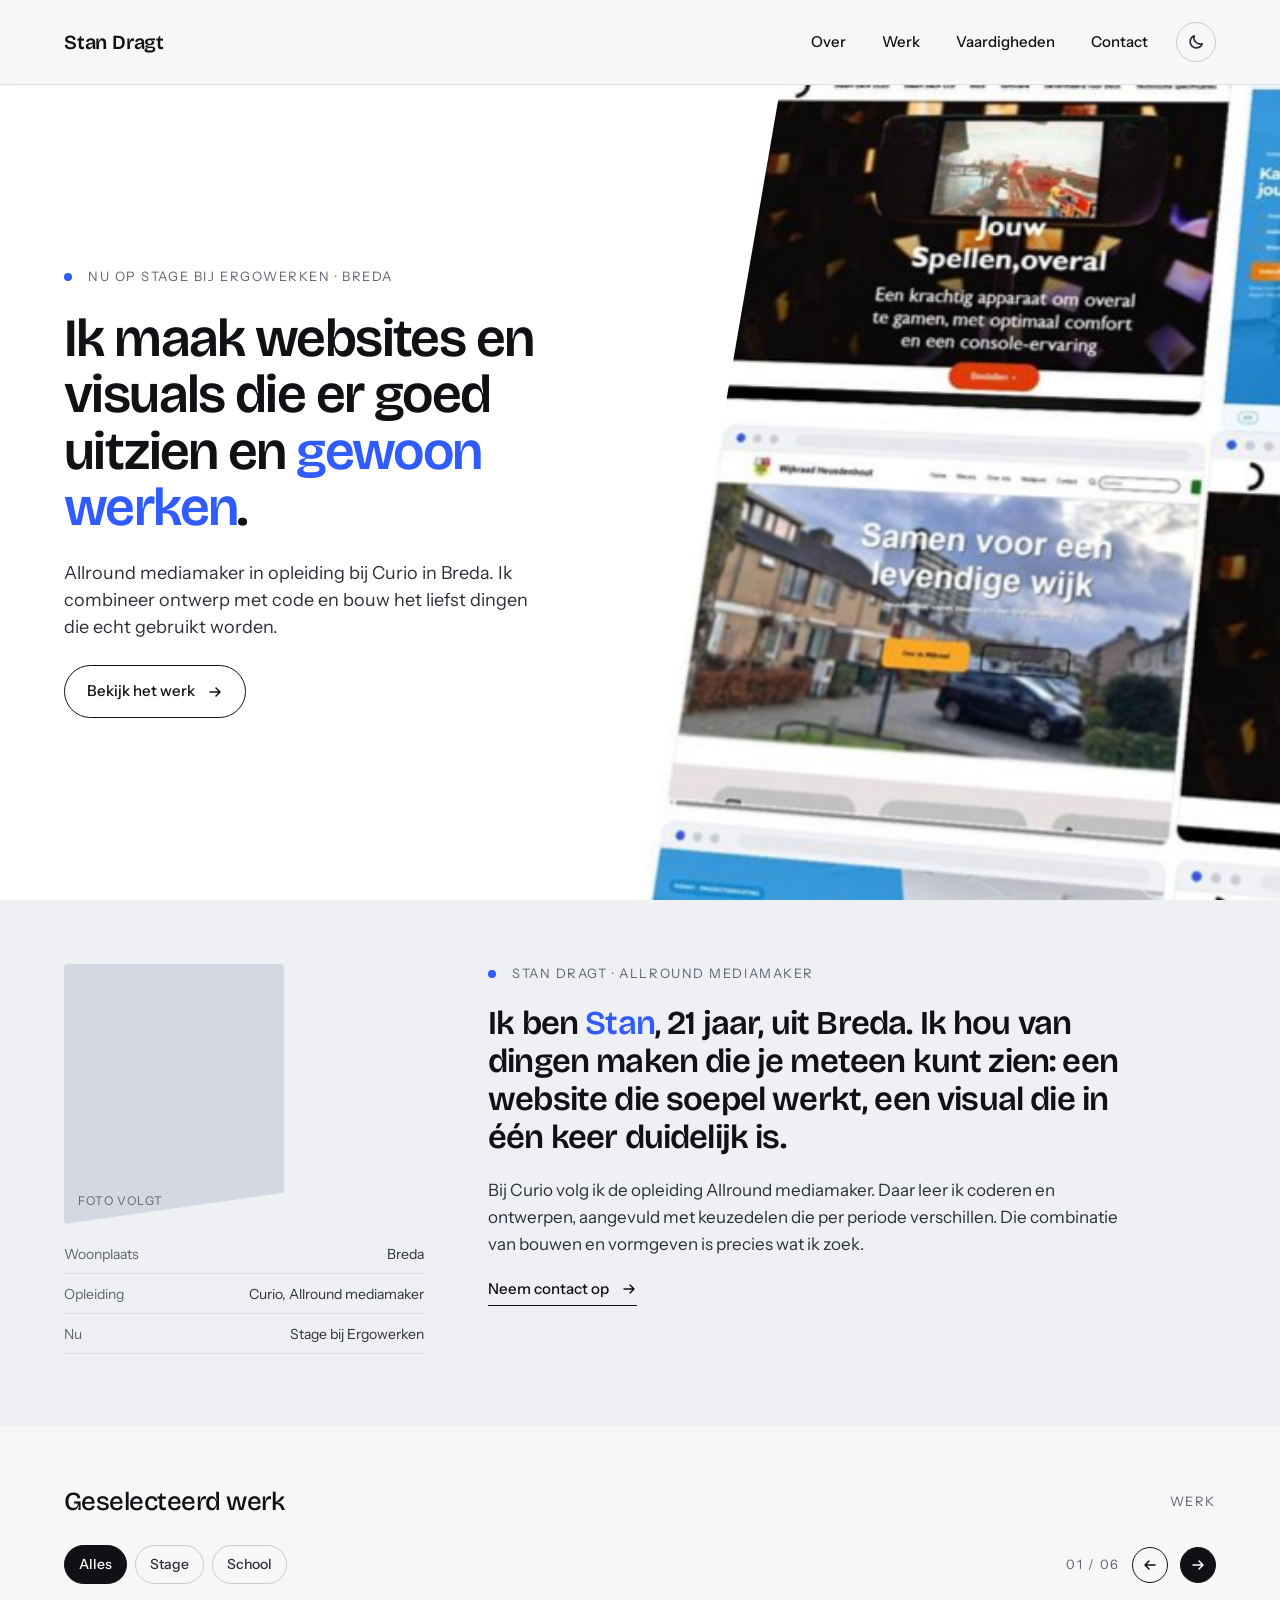
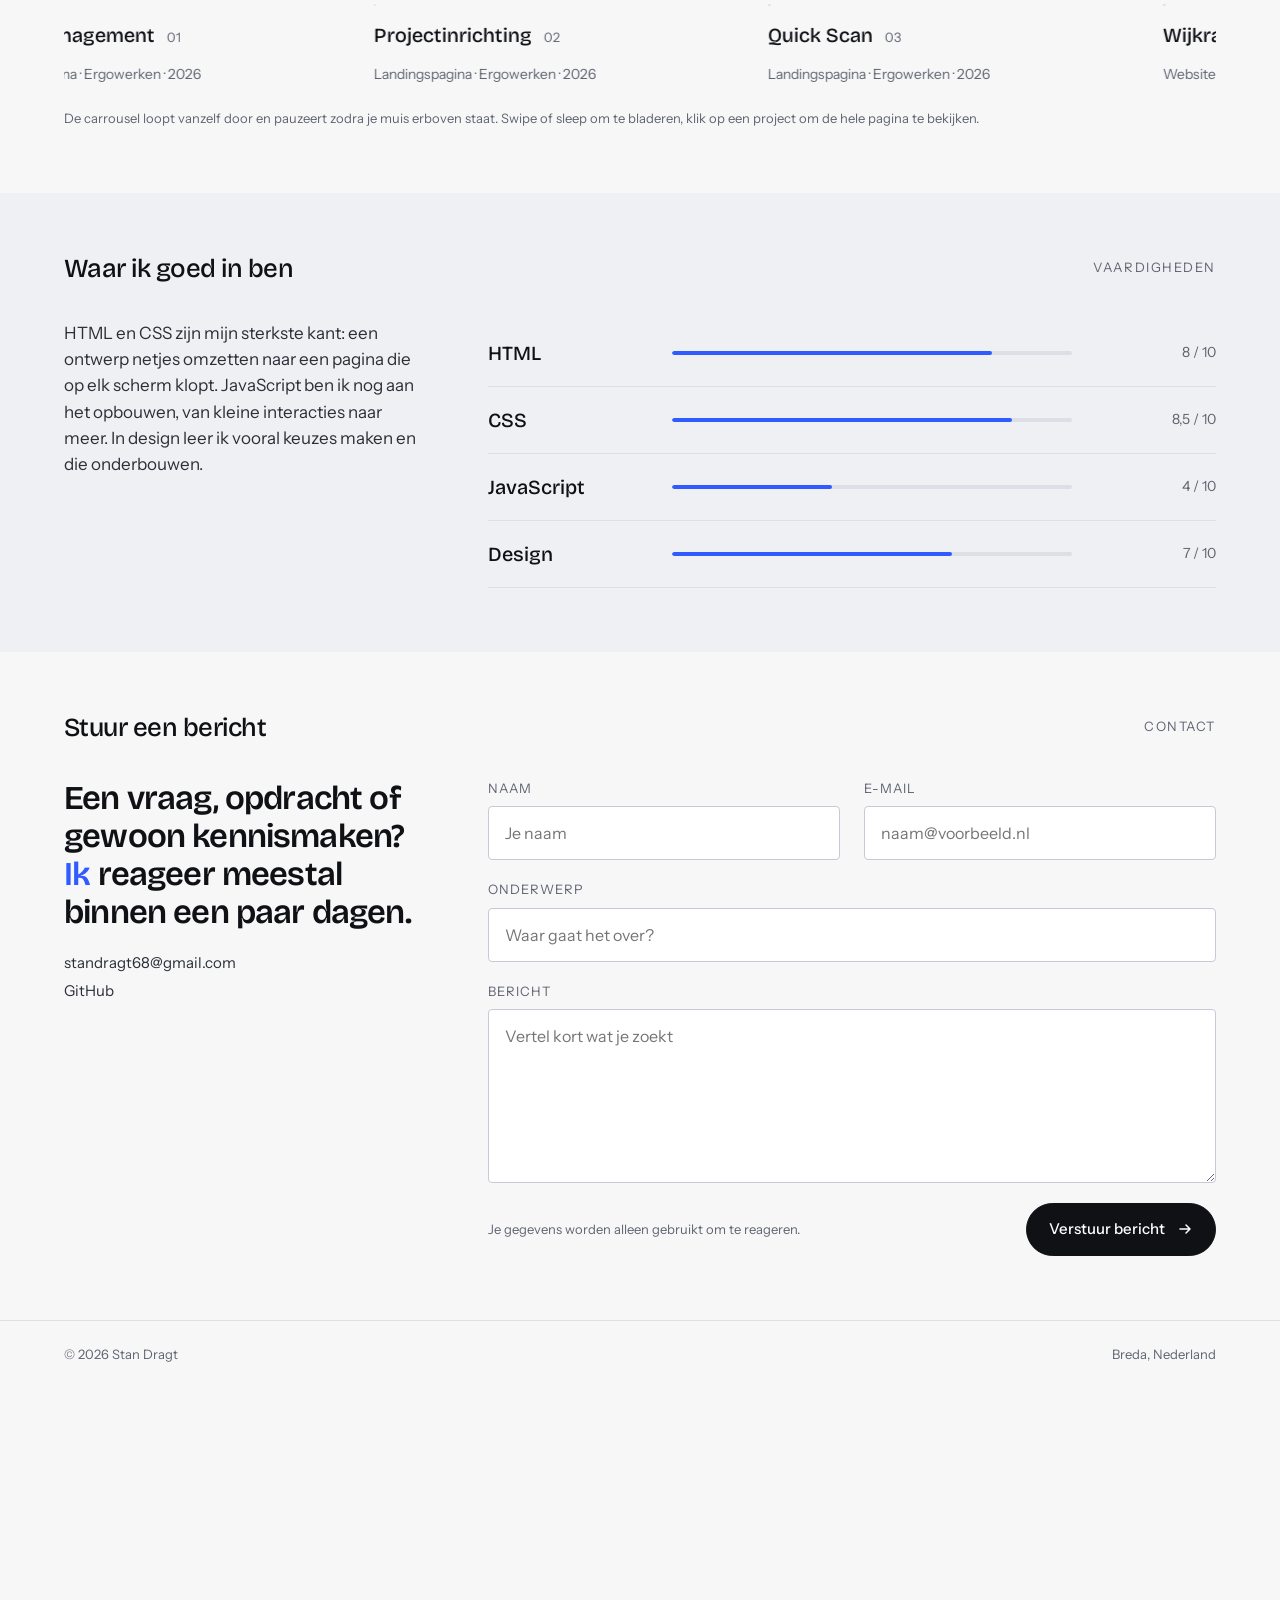
==== index.html @ 5a49d948 "Lightbox: vloeiender sluiten (0,7 s, zachte uitloop, vervagen)" ====
<!doctype html>
<html lang="nl">
<head>
  <meta charset="utf-8">
  <meta name="viewport" content="width=device-width, initial-scale=1">
  <title>Stan Dragt · Allround mediamaker</title>
  <meta name="description" content="Portfolio van Stan Dragt, allround mediamaker in opleiding bij Curio in Breda. Websites en visuals die er goed uitzien en gewoon werken.">
  <meta name="theme-color" id="theme-color" content="#f7f7f8">
  <link rel="icon" href="images/favicon.svg" type="image/svg+xml">
  <!-- Deelvoorbeeld (WhatsApp, LinkedIn, X). Verhuist de site naar een eigen domein,
       pas dan de twee volledige URL's hieronder aan. -->
  <meta property="og:type" content="website">
  <meta property="og:url" content="https://standemanonoman.github.io/portfolio-2026/">
  <meta property="og:title" content="Stan Dragt · Allround mediamaker">
  <meta property="og:description" content="Portfolio van Stan Dragt uit Breda. Websites en visuals die er goed uitzien en gewoon werken.">
  <meta property="og:image" content="https://standemanonoman.github.io/portfolio-2026/images/hero.jpg">
  <meta property="og:locale" content="nl_NL">
  <meta name="twitter:card" content="summary_large_image">
  <!-- Gestructureerde gegevens: zo herkent Google deze pagina als jouw persoonlijke site. -->
  <script type="application/ld+json">
  {
    "@context": "https://schema.org",
    "@type": "Person",
    "name": "Stan Dragt",
    "jobTitle": "Allround mediamaker in opleiding",
    "url": "https://standemanonoman.github.io/portfolio-2026/",
    "address": { "@type": "PostalAddress", "addressLocality": "Breda", "addressCountry": "NL" },
    "knowsAbout": ["HTML", "CSS", "JavaScript", "Webdesign"],
    "sameAs": ["https://github.com/StanDeManOnoMan"]
  }
  </script>
  <link rel="preconnect" href="https://fonts.googleapis.com">
  <link rel="preconnect" href="https://fonts.gstatic.com" crossorigin>
  <link href="https://fonts.googleapis.com/css2?family=Bricolage+Grotesque:opsz,wght@12..96,400;12..96,500;12..96,600&family=Instrument+Sans:wght@400;500;600&display=swap" rel="stylesheet">
  <link rel="stylesheet" href="style.css?v=33">
  <!-- Draait vóór het tekenen van de pagina: zet de klasse "js" en kiest licht of
       donker. Een eerder gekozen weergave (knop in de header) gaat vóór de
       systeeminstelling. -->
  <script>
    (function () {
      var root = document.documentElement;
      root.classList.add('js');
      var saved = null;
      try { saved = localStorage.getItem('theme'); } catch (e) {}
      var theme = (saved === 'light' || saved === 'dark')
        ? saved
        : (window.matchMedia('(prefers-color-scheme: dark)').matches ? 'dark' : 'light');
      root.dataset.theme = theme;
      var meta = document.getElementById('theme-color');
      if (meta) meta.content = theme === 'dark' ? '#12141a' : '#f7f7f8';
    })();
  </script>
</head>
<body>
  <a class="skip-link" href="#werk">Direct naar het werk</a>

  <header class="site-header">
    <nav class="nav" aria-label="Hoofdmenu">
      <a class="brand" href="#top">Stan Dragt</a>
      <ul id="nav-links" class="nav-links">
        <li><a href="#over">Over</a></li>
        <li><a href="#werk">Werk</a></li>
        <li><a href="#vaardigheden">Vaardigheden</a></li>
        <li><a href="#contact">Contact</a></li>
      </ul>
      <div class="nav-tools">
        <button class="theme-toggle" type="button" id="theme-toggle" aria-label="Schakel naar donkere weergave">
          <svg class="icon icon-moon" width="18" height="18" viewBox="0 0 16 16" aria-hidden="true"><path d="M13.5 9.5A5.5 5.5 0 0 1 6.5 2.5a5.5 5.5 0 1 0 7 7z"/></svg>
          <svg class="icon icon-sun" width="18" height="18" viewBox="0 0 16 16" aria-hidden="true"><circle cx="8" cy="8" r="3"/><path d="M8 1.5v1.5M8 13v1.5M1.5 8H3M13 8h1.5M3.4 3.4l1 1M11.6 11.6l1 1M3.4 12.6l1-1M11.6 4.4l1-1"/></svg>
        </button>
        <button class="nav-toggle" type="button" aria-expanded="false" aria-controls="nav-links">
          <span class="nav-toggle-bar"></span>
          <span class="nav-toggle-bar"></span>
          <span class="visually-hidden">Menu</span>
        </button>
      </div>
    </nav>
  </header>

  <main id="top">

    <section class="hero" aria-labelledby="hero-title">
      <div class="hero-text">
        <!-- Beschikbaarheid. Pas de tekst aan als je situatie verandert, bijvoorbeeld
             "Beschikbaar voor stage vanaf september 2027 · Breda". -->
        <p class="eyebrow"><span class="dot" aria-hidden="true"></span>Nu op stage bij Ergowerken · Breda</p>
        <h1 id="hero-title">Ik maak websites en visuals die er goed uitzien en <em>gewoon werken</em>.</h1>
        <p class="lead">Allround mediamaker in opleiding bij Curio in Breda. Ik combineer ontwerp met code en bouw het liefst dingen die echt gebruikt worden.</p>
        <div class="hero-actions">
          <a class="button button--outline" href="#werk">
            Bekijk het werk
            <svg class="icon" width="16" height="16" viewBox="0 0 16 16" aria-hidden="true"><path d="M3 8h10M9 4l4 4-4 4"/></svg>
          </a>
          <!-- Verschijnt zodra CONFIG.cv in script.js is ingevuld. -->
          <a class="button button--quiet" href="#" data-cv download hidden>
            Download cv
            <svg class="icon" width="16" height="16" viewBox="0 0 16 16" aria-hidden="true"><path d="M8 3v8M4 8l4 4 4-4M3 13h10"/></svg>
          </a>
        </div>
      </div>
      <div class="hero-visual">
        <div class="hero-visual-inner">
          <picture>
            <!-- Donkere versie van de collage. Het scriptje hieronder zet hem aan of uit
                 op basis van de gekozen weergave, nog voordat de browser het plaatje kiest. -->
            <source id="hero-dark-source" srcset="images/hero-dark-800.jpg?v=1 800w, images/hero-dark.jpg?v=1 1600w" sizes="(max-width: 800px) 100vw, 62vw" media="not all">
            <script>document.getElementById('hero-dark-source').media = document.documentElement.dataset.theme === 'dark' ? 'all' : 'not all';</script>
            <!-- Twee formaten: telefoons krijgen de kleine versie, grotere schermen de volledige. -->
            <img src="images/hero.jpg?v=3" srcset="images/hero-800.jpg?v=1 800w, images/hero.jpg?v=3 1600w" sizes="(max-width: 800px) 100vw, 62vw" alt="Collage van websites die Stan Dragt heeft gebouwd, als schuin gekantelde browservensters" width="1600" height="1200" fetchpriority="high">
          </picture>
        </div>
      </div>
    </section>

    <section id="over" class="section section--tint over" aria-label="Over Stan">
      <div class="container over-grid">
        <div class="over-aside">
          <div class="portrait">
            <!-- Nieuwe foto? Vervang de regel hieronder door:
                 <img src="images/portret.jpg?v=4" alt="Portret van Stan Dragt" width="660" height="780" loading="lazy"> -->
            <span class="portrait-placeholder">Foto volgt</span>
          </div>
          <dl class="facts">
            <div class="fact"><dt>Woonplaats</dt><dd>Breda</dd></div>
            <div class="fact"><dt>Opleiding</dt><dd>Curio, Allround mediamaker</dd></div>
            <div class="fact"><dt>Nu</dt><dd>Stage bij Ergowerken</dd></div>
          </dl>
        </div>
        <div class="over-text">
          <p class="eyebrow"><span class="dot" aria-hidden="true"></span>Stan Dragt · Allround mediamaker</p>
          <p class="statement">Ik ben <em>Stan</em>, 21 jaar, uit Breda. Ik hou van dingen maken die je meteen kunt zien: een website die soepel werkt, een visual die in één keer duidelijk is.</p>
          <p>Bij Curio volg ik de opleiding Allround mediamaker. Daar leer ik coderen en ontwerpen, aangevuld met keuzedelen die per periode verschillen. Die combinatie van bouwen en vormgeven is precies wat ik zoek.</p>
          <a class="text-link" href="#contact">
            Neem contact op
            <svg class="icon" width="16" height="16" viewBox="0 0 16 16" aria-hidden="true"><path d="M3 8h10M9 4l4 4-4 4"/></svg>
          </a>
        </div>
      </div>
    </section>

    <section id="werk" class="section werk" aria-labelledby="werk-title">
      <div class="container">
        <div class="section-head">
          <h2 id="werk-title">Geselecteerd werk</h2>
          <span class="label">Werk</span>
        </div>
        <!-- Filters links, teller en pijltjes rechts, direct boven de carrousel. -->
        <div class="werk-bar">
          <div class="filters" id="filters" role="group" aria-label="Filter op soort werk"></div>
          <div class="carousel-controls">
            <span class="counter" id="carousel-counter" aria-live="polite">01 / 06</span>
            <button class="icon-button icon-button--small" type="button" id="carousel-prev" aria-label="Vorige projecten">
              <svg class="icon" width="16" height="16" viewBox="0 0 16 16" aria-hidden="true"><path d="M13 8H3M7 4L3 8l4 4"/></svg>
            </button>
            <button class="icon-button icon-button--small icon-button--solid" type="button" id="carousel-next" aria-label="Volgende projecten">
              <svg class="icon" width="16" height="16" viewBox="0 0 16 16" aria-hidden="true"><path d="M3 8h10M9 4l4 4-4 4"/></svg>
            </button>
          </div>
        </div>
        <div class="carousel" id="carousel">
          <ul class="track" id="carousel-track" aria-label="Projecten"></ul>
        </div>
        <p class="note">De carrousel loopt vanzelf door en pauzeert zodra je muis erboven staat. Swipe of sleep om te bladeren, klik op een project om de hele pagina te bekijken.</p>
      </div>
    </section>

    <section id="vaardigheden" class="section section--tint skills" aria-labelledby="skills-title">
      <div class="container">
        <div class="section-head">
          <h2 id="skills-title">Waar ik goed in ben</h2>
          <span class="label">Vaardigheden</span>
        </div>
        <div class="two-col">
          <p class="skills-intro">HTML en CSS zijn mijn sterkste kant: een ontwerp netjes omzetten naar een pagina die op elk scherm klopt. JavaScript ben ik nog aan het opbouwen, van kleine interacties naar meer. In design leer ik vooral keuzes maken en die onderbouwen.</p>
          <ul class="skill-list">
            <li class="skill">
              <span class="skill-name">HTML</span>
              <span class="bar" aria-hidden="true"><span class="bar-fill" style="--value: 80%"></span></span>
              <span class="skill-level">8 / 10</span>
            </li>
            <li class="skill">
              <span class="skill-name">CSS</span>
              <span class="bar" aria-hidden="true"><span class="bar-fill" style="--value: 85%"></span></span>
              <span class="skill-level">8,5 / 10</span>
            </li>
            <li class="skill">
              <span class="skill-name">JavaScript</span>
              <span class="bar" aria-hidden="true"><span class="bar-fill" style="--value: 40%"></span></span>
              <span class="skill-level">4 / 10</span>
            </li>
            <li class="skill">
              <span class="skill-name">Design</span>
              <span class="bar" aria-hidden="true"><span class="bar-fill" style="--value: 70%"></span></span>
              <span class="skill-level">7 / 10</span>
            </li>
          </ul>
        </div>
      </div>
    </section>

    <section id="contact" class="section contact" aria-labelledby="contact-title">
      <div class="container">
        <div class="section-head">
          <h2 id="contact-title">Stuur een bericht</h2>
          <span class="label">Contact</span>
        </div>
        <div class="two-col">
          <div class="contact-aside">
            <p class="statement">Een vraag, opdracht of gewoon kennismaken? <em>Ik</em> reageer meestal binnen een paar dagen.</p>
            <ul class="contact-links" id="contact-links">
              <li><a href="#contact-form" data-contact-email>Gebruik het formulier hiernaast</a></li>
            </ul>
          </div>
          <form class="contact-form" id="contact-form" novalidate>
            <div class="field">
              <label for="naam">Naam</label>
              <input id="naam" name="naam" type="text" autocomplete="name" required placeholder="Je naam">
            </div>
            <div class="field">
              <label for="email">E-mail</label>
              <input id="email" name="email" type="email" autocomplete="email" required placeholder="naam@voorbeeld.nl">
            </div>
            <div class="field field--full">
              <label for="onderwerp">Onderwerp</label>
              <input id="onderwerp" name="onderwerp" type="text" required placeholder="Waar gaat het over?">
            </div>
            <div class="field field--full">
              <label for="bericht">Bericht</label>
              <textarea id="bericht" name="bericht" rows="6" required placeholder="Vertel kort wat je zoekt"></textarea>
            </div>
            <!-- Spamval: onzichtbaar voor mensen, bots vullen dit veld wel in. Formspree
                 negeert inzendingen waarin _gotcha gevuld is; het script stuurt ze niet eens. -->
            <div class="field field--trap" aria-hidden="true">
              <label for="website">Website</label>
              <input id="website" name="_gotcha" type="text" tabindex="-1" autocomplete="off">
            </div>
            <div class="form-footer field--full">
              <p class="form-status" id="form-status" role="status">Je gegevens worden alleen gebruikt om te reageren.</p>
              <button class="button button--solid" type="submit">
                Verstuur bericht
                <svg class="icon" width="16" height="16" viewBox="0 0 16 16" aria-hidden="true"><path d="M3 8h10M9 4l4 4-4 4"/></svg>
              </button>
            </div>
          </form>
        </div>
      </div>
    </section>

  </main>

  <footer class="site-footer">
    <div class="container footer-inner">
      <span>© <span id="year">2026</span> Stan Dragt</span>
      <span>Breda, Nederland</span>
    </div>
  </footer>

  <dialog class="lightbox" id="lightbox" aria-labelledby="lightbox-title">
    <div class="lightbox-inner">
      <div class="lightbox-head">
        <div>
          <h3 class="lightbox-title" id="lightbox-title">Project</h3>
          <p class="lightbox-meta" id="lightbox-meta"></p>
        </div>
        <div class="lightbox-actions">
          <span class="counter" id="lightbox-counter">01 / 06</span>
          <button class="icon-button icon-button--dark" type="button" id="lightbox-close" aria-label="Sluiten">
            <svg class="icon" width="18" height="18" viewBox="0 0 16 16" aria-hidden="true"><path d="M4 4l8 8M12 4l-8 8"/></svg>
          </button>
        </div>
      </div>
      <div class="lightbox-body">
        <button class="icon-button icon-button--dark lightbox-nav" type="button" id="lightbox-prev" aria-label="Vorig project">
          <svg class="icon" width="20" height="20" viewBox="0 0 16 16" aria-hidden="true"><path d="M13 8H3M7 4L3 8l4 4"/></svg>
        </button>
        <div class="lightbox-scroll" id="lightbox-scroll" tabindex="0">
          <img id="lightbox-image" src="" alt="" decoding="async">
        </div>
        <button class="icon-button icon-button--dark lightbox-nav" type="button" id="lightbox-next" aria-label="Volgend project">
          <svg class="icon" width="20" height="20" viewBox="0 0 16 16" aria-hidden="true"><path d="M3 8h10M9 4l4 4-4 4"/></svg>
        </button>
      </div>
      <div class="lightbox-foot">
        <p class="lightbox-description" id="lightbox-description"></p>
        <a class="button button--small button--on-dark lightbox-live" id="lightbox-live" href="#" target="_blank" rel="noopener" hidden>
          Bekijk live
          <svg class="icon" width="16" height="16" viewBox="0 0 16 16" aria-hidden="true"><path d="M6 3H3v10h10v-3M9 3h4v4M13 3L7 9"/></svg>
        </a>
      </div>
    </div>
  </dialog>

  <button class="icon-button icon-button--solid to-top" type="button" id="to-top" aria-label="Terug naar boven">
    <svg class="icon" width="18" height="18" viewBox="0 0 16 16" aria-hidden="true"><path d="M8 13V3M4 7l4-4 4 4"/></svg>
  </button>

  <script src="script.js?v=21" defer></script>
</body>
</html>
---- style.css ----
/* ==========================================================================
   Portfolio Stan Dragt
   Palet: koel wit + elektrisch blauw. Lettertypes: Bricolage Grotesque (koppen)
   en Instrument Sans (tekst).
   ========================================================================== */

:root {
  color-scheme: light;

  --bg: #f7f7f8;
  --tint: #eff0f3;
  --ink: #0f1115;
  --body: #2b2f38;
  --muted: #5f6470;
  --line: #dcdfe5;
  --line-strong: #c5cad4;
  --placeholder: #d3d8e3;
  --accent: #2f5bff;
  --white: #ffffff;            /* lichtste vlak: hero, formuliervelden, tekst op donkere knoppen */
  --header-bg: rgba(247, 247, 248, 0.9);
  --success: #1d7a4a;
  --error: #c0392b;

  /* De lightbox is altijd donker, ook in de lichte modus. */
  --dark: #0f1115;
  --dark-line: #3a3f4a;
  --dark-muted: #a4a9b4;
  --dark-text: #cfd3db;
  --on-dark: #ffffff;

  --font-display: 'Bricolage Grotesque', system-ui, sans-serif;
  --font-body: 'Instrument Sans', system-ui, sans-serif;

  --gutter: 64px;
  --max: 1440px;               /* maximale breedte van de inhoud; daarboven gecentreerd */
  --radius: 4px;
  --card-gap: 32px;
  --cards-visible: 3;
}

/* Donkere modus. Het scriptje in de <head> van index.html zet data-theme op
   "light" of "dark": de keuze via de knop in de header, anders de
   systeeminstelling. Alleen de kleurtokens wisselen, de opmaak blijft gelijk. */
:root[data-theme="dark"] {
  color-scheme: dark;

  --bg: #12141a;
  --tint: #191c23;
  --ink: #f1f2f5;
  --body: #c8ccd5;
  --muted: #8e939e;
  --line: #2a2e38;
  --line-strong: #3a3f4b;
  --placeholder: #232730;
  --accent: #6b8cff;
  --white: #0c0e12;
  --header-bg: rgba(18, 20, 26, 0.88);
  --success: #4fc98a;
  --error: #ef6b5e;
}

*, *::before, *::after { box-sizing: border-box; }

/* Het hidden-attribuut wint altijd, ook van knoppen met display: inline-flex. */
[hidden] { display: none !important; }

html { scroll-behavior: smooth; }

body {
  margin: 0;
  font-family: var(--font-body);
  font-size: 16px;
  line-height: 1.5;
  color: var(--ink);
  background: var(--bg);
  -webkit-font-smoothing: antialiased;
}

body:has(dialog[open]) { overflow: hidden; }

img { max-width: 100%; display: block; }

a { color: inherit; text-decoration: none; }
a:hover { color: var(--accent); }

h1, h2, h3 { font-family: var(--font-display); margin: 0; }

ul { margin: 0; padding: 0; list-style: none; }

.visually-hidden {
  position: absolute; width: 1px; height: 1px; padding: 0; margin: -1px;
  overflow: hidden; clip: rect(0 0 0 0); white-space: nowrap; border: 0;
}

.skip-link {
  position: absolute; left: 16px; top: -100px; z-index: 100;
  padding: 10px 14px; background: var(--ink); color: var(--white); border-radius: 999px;
}
.skip-link:focus { top: 16px; color: var(--white); }

:focus-visible { outline: 2px solid var(--accent); outline-offset: 3px; }

.container { max-width: var(--max); margin-left: auto; margin-right: auto; padding-left: var(--gutter); padding-right: var(--gutter); }

.icon { fill: none; stroke: currentColor; stroke-width: 1.5; stroke-linecap: round; stroke-linejoin: round; flex-shrink: 0; }

/* Labels en kleine tekst ----------------------------------------------- */

.eyebrow, .label, .counter {
  margin: 0;
  font-size: 13px; letter-spacing: 0.12em; text-transform: uppercase; color: var(--muted);
}
.counter { white-space: nowrap; }
.eyebrow { display: flex; align-items: center; gap: 16px; }
.dot { width: 8px; height: 8px; border-radius: 50%; background: var(--accent); display: inline-block; flex-shrink: 0; }
.note { margin: 0; font-size: 13px; color: var(--muted); }

/* Knoppen --------------------------------------------------------------- */

.button {
  display: inline-flex; align-items: center; gap: 12px;
  padding: 14px 22px; border-radius: 999px; border: 1px solid var(--ink);
  font: inherit; font-size: 15px; font-weight: 500; cursor: pointer;
  transition: background-color 0.2s, color 0.2s, border-color 0.2s;
}
.button--outline { background: transparent; color: var(--ink); }
.button--outline:hover { background: var(--ink); color: var(--white); }
.button--solid { background: var(--ink); color: var(--white); }
.button--solid:hover { background: var(--accent); border-color: var(--accent); color: var(--white); }
.button--quiet { background: transparent; border-color: var(--line-strong); color: var(--body); }
.button--quiet:hover { border-color: var(--ink); color: var(--ink); }
.button--small { padding: 10px 16px; font-size: 14px; gap: 10px; }
.button--on-dark { border-color: var(--dark-line); color: var(--on-dark); }
.button--on-dark:hover { background: var(--on-dark); border-color: var(--on-dark); color: var(--dark); }
.hero-actions { display: flex; flex-wrap: wrap; gap: 12px; }

.text-link {
  display: inline-flex; align-items: center; gap: 12px; align-self: flex-start;
  font-size: 15px; font-weight: 500; padding-bottom: 4px; border-bottom: 1px solid var(--ink);
}
.text-link:hover { border-color: var(--accent); }

.icon-button {
  width: 44px; height: 44px; border-radius: 50%; border: 1px solid var(--ink);
  background: transparent; color: var(--ink); cursor: pointer;
  display: inline-flex; align-items: center; justify-content: center;
  transition: background-color 0.2s, color 0.2s, opacity 0.2s;
}
.icon-button:hover { background: var(--ink); color: var(--white); }
.icon-button--solid { background: var(--ink); color: var(--white); }
.icon-button--solid:hover { background: var(--accent); border-color: var(--accent); }
.icon-button--small { width: 36px; height: 36px; }
.icon-button--dark { border-color: var(--dark-line); color: var(--on-dark); }
.icon-button--dark:hover { background: var(--on-dark); color: var(--dark); }

/* Terug naar boven: verschijnt pas na scrollen. */
.to-top {
  position: fixed; right: 24px; bottom: 24px; z-index: 40;
  opacity: 0; visibility: hidden; transform: translateY(8px);
  transition: opacity 0.25s, transform 0.25s, visibility 0.25s, background-color 0.2s, color 0.2s;
}
.to-top.is-shown { opacity: 1; visibility: visible; transform: none; }

/* Header ---------------------------------------------------------------- */

.site-header {
  position: sticky; top: 0; z-index: 50;
  background: var(--header-bg); backdrop-filter: blur(10px);
  border-bottom: 1px solid var(--line);
}
.nav {
  display: flex; justify-content: space-between; align-items: center;
  max-width: var(--max); margin: 0 auto;
  padding: 22px var(--gutter);
}
.brand { font-family: var(--font-display); font-size: 20px; font-weight: 600; letter-spacing: -0.01em; }
.nav-links { display: flex; gap: 36px; font-size: 15px; font-weight: 500; margin-left: auto; margin-right: 28px; }
.nav-tools { display: flex; align-items: center; gap: 8px; }

/* Licht/donker-schakelaar: maan in de lichte weergave, zon in de donkere. */
.theme-toggle {
  width: 40px; height: 40px; border-radius: 50%; border: 1px solid var(--line-strong);
  background: transparent; color: var(--body); cursor: pointer;
  display: inline-flex; align-items: center; justify-content: center;
  transition: background-color 0.2s, color 0.2s, border-color 0.2s;
}
.theme-toggle:hover { border-color: var(--ink); color: var(--ink); }
/* Tijdens het wisselen van licht naar donker (en terug) lopen er geen
   overgangen mee. De klasse staat er maar twee frames op, zie initTheme. */
.theme-switching, .theme-switching *, .theme-switching *::before, .theme-switching *::after { transition: none !important; }
.theme-toggle .icon-sun { display: none; }
[data-theme="dark"] .theme-toggle .icon-sun { display: block; }
[data-theme="dark"] .theme-toggle .icon-moon { display: none; }

.nav-toggle {
  display: none; width: 44px; height: 44px; border: 0; background: transparent; cursor: pointer;
  flex-direction: column; justify-content: center; align-items: center; gap: 6px;
}
.nav-toggle-bar { width: 22px; height: 2px; background: var(--ink); transition: transform 0.2s; }
.nav-toggle[aria-expanded="true"] .nav-toggle-bar:nth-child(1) { transform: translateY(4px) rotate(45deg); }
.nav-toggle[aria-expanded="true"] .nav-toggle-bar:nth-child(2) { transform: translateY(-4px) rotate(-45deg); }

/* Hero ------------------------------------------------------------------ */

/* Vier kolommen: kantlijn | tekst | beeld | kantlijn. De twee middenkolommen
   zijn samen nooit breder dan --max, zodat de tekst op een groot scherm op
   dezelfde plek staat als de rest van de inhoud. De collage loopt wel door
   tot de rechterrand van het scherm. */
.hero {
  background: var(--white);
  display: grid;
  grid-template-columns:
    minmax(var(--gutter), 1fr)
    minmax(0, calc(var(--max) / 2 - var(--gutter)))
    minmax(0, calc(var(--max) / 2 - var(--gutter)))
    minmax(var(--gutter), 1fr);
  min-height: calc(100vh - var(--header-h, 89px));
  min-height: calc(100svh - var(--header-h, 89px));
}
.hero-text {
  grid-column: 2;
  padding: 64px 48px 64px 0;
  display: flex; flex-direction: column; justify-content: center; align-items: flex-start; gap: 24px;
}
.hero h1 { font-size: clamp(36px, 4.2vw, 54px); font-weight: 600; line-height: 1.05; letter-spacing: -0.03em; }
.hero h1 em { font-style: normal; color: var(--accent); }
.lead { margin: 0; font-size: 18px; color: var(--body); max-width: 480px; }
.hero-visual {
  grid-column: 3 / -1;
  background: var(--white); overflow: hidden;
  clip-path: polygon(22% 0, 100% 0, 100% 100%, 0 100%);
}
.hero-visual-inner { width: 100%; height: 100%; }
.hero-visual picture { display: block; width: 100%; height: 100%; }
.hero-visual img { width: 100%; height: 100%; object-fit: cover; }

/* Secties --------------------------------------------------------------- */

.section { padding: 56px 0 64px; }
.section--tint { background: var(--tint); }
.section-head {
  display: flex; justify-content: space-between; align-items: center; gap: 24px;
  margin-bottom: 32px;
}
.section-head h2 { font-size: 26px; font-weight: 500; letter-spacing: -0.02em; }
.two-col { display: grid; grid-template-columns: 360px minmax(0, 1fr); gap: 64px; align-items: start; }
.statement {
  margin: 0; font-family: var(--font-display); font-weight: 600;
  font-size: clamp(24px, 2.6vw, 34px); line-height: 1.15; letter-spacing: -0.025em;
}
.statement em { font-style: normal; color: var(--accent); }

/* Over ------------------------------------------------------------------ */

.over { padding: 64px 0 72px; }
.over-grid { display: grid; grid-template-columns: 360px minmax(0, 1fr); gap: 64px; align-items: start; }
.over-aside { display: flex; flex-direction: column; gap: 20px; }
.portrait {
  width: 220px; height: 260px; background: var(--placeholder); border-radius: var(--radius);
  clip-path: polygon(0 0, 100% 0, 100% 88%, 0 100%); overflow: hidden;
  display: flex; align-items: flex-end; padding: 14px;
}
.portrait:has(img) { padding: 0; display: block; }
.portrait img { width: 100%; height: 100%; object-fit: cover; }
.portrait-placeholder { font-size: 12px; letter-spacing: 0.1em; text-transform: uppercase; color: var(--muted); }
.facts { margin: 0; display: flex; flex-direction: column; gap: 10px; font-size: 14px; color: var(--body); }
.fact { display: flex; justify-content: space-between; gap: 16px; padding-bottom: 8px; border-bottom: 1px solid var(--line); }
.fact dt { color: var(--muted); }
.fact dd { margin: 0; text-align: right; }
.over-text { display: flex; flex-direction: column; gap: 20px; max-width: 640px; }
.over-text p { margin: 0; }
.over-text > p:not(.statement):not(.eyebrow) { font-size: 17px; line-height: 1.6; color: var(--body); }

/* Carrousel ------------------------------------------------------------- */

.werk-bar { display: flex; justify-content: space-between; align-items: center; gap: 16px; margin: -8px 0 20px; }
.carousel-controls { display: flex; align-items: center; gap: 12px; }
.filters { display: flex; flex-wrap: wrap; gap: 8px; }
.filter {
  padding: 8px 14px; border-radius: 999px; border: 1px solid var(--line-strong);
  background: transparent; color: var(--body); font: inherit; font-size: 14px; font-weight: 500;
  cursor: pointer; transition: background-color 0.2s, color 0.2s, border-color 0.2s;
}
.filter:hover { border-color: var(--ink); color: var(--ink); }
.filter[aria-pressed="true"] { background: var(--ink); border-color: var(--ink); color: var(--white); }
/* Swipen: horizontaal is voor de carrousel, verticaal blijft gewoon scrollen. */
.carousel { overflow: hidden; touch-action: pan-y; cursor: grab; }
.carousel.is-dragging { cursor: grabbing; user-select: none; }
.carousel.is-dragging .card-media img { transform: none; }
.track {
  display: flex; gap: var(--card-gap); will-change: transform;
}
.card {
  flex: 0 0 calc((100% - var(--card-gap) * (var(--cards-visible) - 1)) / var(--cards-visible));
}
.card-button {
  width: 100%; padding: 0; border: 0; background: transparent; font: inherit; color: inherit;
  text-align: left; cursor: pointer; display: flex; flex-direction: column; gap: 14px;
}
.card-media {
  position: relative; aspect-ratio: 16 / 11.5; border-radius: var(--radius); overflow: hidden;
  background: var(--placeholder); border: 1px solid var(--line);
}
.card-media img { width: 100%; height: 100%; object-fit: cover; object-position: top; transition: transform 0.4s; }
.card-button:hover .card-media img { transform: scale(1.02); }
.card-zoom {
  position: absolute; right: 12px; bottom: 12px; width: 36px; height: 36px; border-radius: 50%;
  background: rgba(15, 17, 21, 0.78); color: var(--on-dark);
  display: inline-flex; align-items: center; justify-content: center;
}
.card-head { display: flex; justify-content: space-between; align-items: baseline; gap: 12px; }
.card-title { font-family: var(--font-display); font-size: 20px; font-weight: 500; }
.card-index, .card-meta { font-size: 13px; color: var(--muted); }
.card-meta { font-size: 14px; }
.werk .note { margin-top: 24px; }

/* Vaardigheden ---------------------------------------------------------- */

.skills-intro { margin: 0; font-size: 17px; line-height: 1.55; color: var(--body); }
.skill {
  display: grid; grid-template-columns: 160px minmax(0, 1fr) 120px; gap: 24px; align-items: center;
  padding: 18px 0; border-bottom: 1px solid var(--line);
}
.skill-name { font-family: var(--font-display); font-size: 20px; font-weight: 500; }
.bar { display: block; height: 4px; border-radius: 2px; background: var(--line); overflow: hidden; }
.bar-fill { display: block; height: 100%; width: var(--value, 0%); background: var(--accent); border-radius: 2px; transform-origin: left; }
.skill-level { font-size: 14px; color: var(--muted); text-align: right; }

/* Contact --------------------------------------------------------------- */

.contact-aside { display: flex; flex-direction: column; gap: 20px; }
.contact-links { display: flex; flex-direction: column; gap: 6px; font-size: 15px; color: var(--body); }
.contact-form { display: grid; grid-template-columns: repeat(2, minmax(0, 1fr)); gap: 20px 24px; }
.field { display: flex; flex-direction: column; gap: 8px; }
.field--full { grid-column: 1 / -1; }
/* Spamval: buiten beeld, niet via tab bereikbaar, wel aanwezig voor bots. */
.field--trap { position: absolute; left: -10000px; top: auto; width: 1px; height: 1px; overflow: hidden; }
.field label { font-size: 13px; letter-spacing: 0.08em; text-transform: uppercase; color: var(--muted); }
.field input, .field textarea {
  width: 100%; padding: 14px 16px; border: 1px solid var(--line-strong); border-radius: var(--radius);
  background: var(--white); font: inherit; font-size: 16px; color: var(--ink);
}
.field textarea { resize: vertical; min-height: 150px; }
.field input:focus, .field textarea:focus { outline: 2px solid var(--accent); outline-offset: 0; border-color: var(--accent); }
.field input:user-invalid, .field textarea:user-invalid { border-color: var(--error); }
.form-footer { display: flex; justify-content: space-between; align-items: center; gap: 24px; }
.form-status { margin: 0; font-size: 13px; color: var(--muted); }
.form-status.is-success { color: var(--success); }
.form-status.is-error { color: var(--error); }

/* Footer ---------------------------------------------------------------- */

.site-footer { border-top: 1px solid var(--line); }
.footer-inner { display: flex; justify-content: space-between; gap: 16px; padding-top: 24px; padding-bottom: 24px; font-size: 13px; color: var(--muted); }

/* Lightbox -------------------------------------------------------------- */

.lightbox {
  border: 0; padding: 0; margin: auto;
  width: min(1280px, calc(100vw - 32px)); height: min(900px, calc(100vh - 32px));
  background: transparent; color: var(--on-dark);
}
.lightbox::backdrop { background: rgba(15, 17, 21, 0.92); }
.lightbox-inner {
  height: 100%; display: flex; flex-direction: column; gap: 20px;
  padding: 8px 0; color: var(--on-dark);
}
.lightbox-head { display: flex; justify-content: space-between; align-items: center; gap: 24px; }
.lightbox-title { font-size: 24px; font-weight: 500; }
.lightbox-meta { margin: 4px 0 0; font-size: 13px; color: var(--dark-muted); }
.lightbox-actions { display: flex; align-items: center; gap: 16px; }
.lightbox-actions .counter, .lightbox .counter { color: var(--dark-muted); }
.lightbox-body { position: relative; flex: 1 1 auto; min-height: 0; display: flex; align-items: stretch; gap: 20px; }
.lightbox-nav { width: 52px; height: 52px; align-self: center; flex-shrink: 0; }
.lightbox-scroll {
  flex: 1 1 auto; min-height: 0; overflow-y: auto; border-radius: 6px;
  background: #ffffff; border: 1px solid var(--dark-line);
}
.lightbox-scroll img { width: 100%; height: auto; }
.lightbox-foot { display: flex; justify-content: space-between; align-items: center; gap: 24px; padding: 0 72px; }
.lightbox-description { margin: 0; max-width: 900px; font-size: 15px; line-height: 1.5; color: var(--dark-text); }
.lightbox-live { flex-shrink: 0; }

/* Responsief ------------------------------------------------------------ */

@media (max-width: 1100px) {
  :root { --gutter: 40px; --cards-visible: 2; }
  .two-col, .over-grid { grid-template-columns: 300px minmax(0, 1fr); gap: 40px; }
}

@media (max-width: 800px) {
  :root { --gutter: 16px; }

  .nav { padding: 14px var(--gutter); }
  .nav-toggle { display: flex; }
  .nav-links {
    display: none; position: absolute; left: 0; right: 0; top: 100%; margin: 0;
    flex-direction: column; gap: 0; padding: 8px var(--gutter) 16px;
    background: var(--bg); border-bottom: 1px solid var(--line);
  }
  .nav-links.is-open { display: flex; }
  .nav-links a { display: block; padding: 12px 0; }

  /* Tekst boven, collage eronder in zijn echte verhouding (4:3), zodat het
     hele beeld te zien is in plaats van een uitsnede. */
  .hero { min-height: 0; grid-template-columns: 1fr; grid-template-rows: auto auto; }
  .hero-text { grid-column: 1; padding: 40px var(--gutter) 36px; }
  .hero-visual { grid-column: 1; aspect-ratio: 4 / 3; clip-path: polygon(0 10%, 100% 0, 100% 100%, 0 100%); }

  .section { padding: 40px 0 48px; }
  .section-head { flex-wrap: wrap; margin-bottom: 24px; }
  .werk-bar { flex-wrap: wrap; margin-bottom: 16px; }
  .two-col, .over-grid { grid-template-columns: 1fr; gap: 28px; }
  .over { padding: 40px 0 48px; }

  .skill { grid-template-columns: 1fr auto; grid-template-areas: "name level" "bar bar"; gap: 10px 16px; }
  .skill-name { grid-area: name; }
  .skill-level { grid-area: level; }
  .bar { grid-area: bar; }

  .contact-form { grid-template-columns: 1fr; }
  .form-footer { flex-direction: column; align-items: flex-start; }
  .footer-inner { flex-direction: column; }

  .lightbox { width: 100vw; height: 100vh; max-width: none; max-height: none; }
  .lightbox-inner { padding: 12px 12px 16px; gap: 12px; }
  .lightbox-nav {
    position: absolute; bottom: 12px; width: 44px; height: 44px;
    background: rgba(15, 17, 21, 0.85); border-color: rgba(255, 255, 255, 0.3); z-index: 1;
  }
  #lightbox-prev { left: 12px; }
  #lightbox-next { right: 12px; }
  .lightbox-foot { padding: 0 60px; flex-direction: column; align-items: flex-start; gap: 12px; }
  .lightbox-description { font-size: 14px; }
  .lightbox-title { font-size: 20px; }

  .to-top { right: 16px; bottom: 16px; }
}

/* Telefoon: één kaart met een randje van de volgende in beeld. Op een tablet
   (641 tot 800 pixels) blijven het er twee, net als op een kleine laptop. */
@media (max-width: 640px) {
  :root { --cards-visible: 1; --card-gap: 20px; }

  /* Kleinere letters op de telefoon, zodat tekst en beeld samen passen. */
  .eyebrow, .label, .counter { font-size: 12px; letter-spacing: 0.1em; }
  .hero-text { padding: 28px var(--gutter) 28px; gap: 18px; }
  .hero h1 { font-size: 30px; }
  .lead { font-size: 16px; }
  .button { padding: 12px 18px; font-size: 14px; }
  .section-head h2 { font-size: 22px; }
  .statement { font-size: 22px; }
  .over-text > p:not(.statement):not(.eyebrow), .skills-intro { font-size: 16px; }
  .over-text { gap: 16px; }
  .portrait { width: 180px; height: 212px; }
  .card-title, .skill-name { font-size: 18px; }
  .card-meta { font-size: 13px; }
  .text-link { font-size: 14px; }
  .filter { padding: 7px 12px; font-size: 13px; }
}

/* Animaties ------------------------------------------------------------- */

/* 1 + 2: hero-intro. Tekstregels komen na elkaar omhoog, de collage fadet
   daarna in en het accentwoord kleurt als laatste blauw. */
@keyframes rise {
  from { opacity: 0; transform: translateY(14px); }
  to { opacity: 1; transform: none; }
}
@keyframes fade-in {
  from { opacity: 0; }
  to { opacity: 1; }
}
@keyframes tint {
  from { color: var(--ink); }
  to { color: var(--accent); }
}
.js .hero-text > * { opacity: 0; animation: rise 0.7s cubic-bezier(0.2, 0.7, 0.2, 1) forwards; }
.js .hero-text > :nth-child(1) { animation-delay: 0.1s; }
.js .hero-text > :nth-child(2) { animation-delay: 0.22s; }
.js .hero-text > :nth-child(3) { animation-delay: 0.38s; }
.js .hero-text > :nth-child(4) { animation-delay: 0.5s; }
.js .hero-visual { opacity: 0; animation: fade-in 1s ease-out 0.45s forwards; }
.js .hero h1 em { color: var(--ink); animation: tint 0.6s ease-out 1.05s forwards; }

/* 2b: accentwoorden in de grote koppen van Over en Contact kleuren blauw
   nadat hun blok is ingefaded, net als in de hero. */
.js .reveal .statement em { color: var(--ink); transition: color 0.7s ease-out; }
.js .reveal.is-visible .statement em { color: var(--accent); transition-delay: 0.6s; }
.js .over .reveal.is-visible .statement em { transition-delay: 1.8s; }

/* 3: secties faden in zodra ze in beeld komen (één keer). */
.js .reveal { opacity: 0; transform: translateY(18px); }
.js .reveal.is-visible {
  opacity: 1; transform: none;
  transition: opacity 0.7s cubic-bezier(0.2, 0.7, 0.2, 1), transform 0.7s cubic-bezier(0.2, 0.7, 0.2, 1);
  transition-delay: var(--delay, 0s);
}

/* Over-sectie: begint wit en kleurt naar de tint zodra je erin scrolt. */
.js .over { background: var(--white); transition: background-color 3s ease-out; }
.js .over.is-visible { background: var(--tint); }
.js .over .reveal.is-visible { transition-duration: 2.4s, 2.4s; transition-delay: 0s, 0s; }

/* 4: vaardigheidsbalken vullen zich pas als de sectie in beeld is. */
.js .bar-fill { width: 0; transition: width 2s cubic-bezier(0.2, 0.7, 0.2, 1); }
.js .skills.is-visible .bar-fill { width: var(--value, 0%); }
.js .skills.is-visible .skill:nth-child(2) .bar-fill { transition-delay: 0.2s; }
.js .skills.is-visible .skill:nth-child(3) .bar-fill { transition-delay: 0.4s; }
.js .skills.is-visible .skill:nth-child(4) .bar-fill { transition-delay: 0.6s; }

/* 11: parallax op de collage. De binnenlaag is iets groter dan het kader zodat
   hij kan verschuiven zonder randen te tonen. */
.js .hero-visual-inner { will-change: transform; }
.js .hero-visual.has-parallax .hero-visual-inner { transform: translateY(calc(var(--parallax, 0px) - 8%)) scale(1.25); }

/* Langzaam drijven: de collage zelf beweegt heel traag diagonaal en zoomt een
   fractie in en uit. De verschuiving blijft altijd kleiner dan de extra zoom,
   zodat er nooit een rand zichtbaar wordt. */
@keyframes drift {
  from { transform: translate(0, 0) scale(var(--drift-scale, 1.03)); }
  to { transform: translate(var(--drift-x, -4%), var(--drift-y, -3%)) scale(var(--drift-scale, 1.03)); }
}
.js .hero-visual img { animation: drift 6s ease-in-out infinite alternate; will-change: transform; }
/* Op telefoon en tablet is er geen parallax-laag die extra ruimte geeft. De
   collage wordt daarom iets meer ingezoomd, zodat hij even ver kan glijden
   zonder dat er een rand zichtbaar wordt, en beweegt wat vlotter. */
@media (max-width: 800px) {
  .js .hero-visual img { --drift-scale: 1.1; --drift-x: -4%; --drift-y: -3%; animation-duration: 4.5s; }
}

/* Lightbox openen: het kader groeit vanuit de aangeklikte kaart naar zijn
   plek (de verplaatsing zelf zet script.js als transform), de achtergrond en
   de tekst eromheen faden in. */
@keyframes fade-out {
  from { opacity: 1; }
  to { opacity: 0; }
}
.js .lightbox[open]::backdrop { animation: fade-in 0.5s ease-out; }
.js .lightbox.is-closing::backdrop { animation: fade-out 0.7s ease-in-out forwards; }
.js .lightbox-head, .js .lightbox-foot, .js .lightbox-nav { transition: opacity 0.35s ease-out 0.4s; }
.js .lightbox.is-opening .lightbox-head, .js .lightbox.is-opening .lightbox-foot, .js .lightbox.is-opening .lightbox-nav { opacity: 0; transition: none; }
.js .lightbox.is-closing .lightbox-head, .js .lightbox.is-closing .lightbox-foot, .js .lightbox.is-closing .lightbox-nav { opacity: 0; transition: opacity 0.35s ease-out; }

/* Direct tonen, zonder overgang: voor onderdelen die al boven het scherm liggen. */
.js .reveal--instant, .js .reveal--instant .reveal, .js .reveal--instant .bar-fill { transition: none !important; }

@media print {
  .js .reveal, .js .hero-text > *, .js .hero-visual { opacity: 1 !important; transform: none !important; animation: none !important; }
  .js .bar-fill { width: var(--value, 0%) !important; }
  .js .over { background: var(--tint) !important; }
  .js .reveal .statement em { color: var(--accent) !important; }
  .site-header, .carousel-controls, .filters, .note, .contact-form, .skip-link, .to-top { display: none !important; }
}

@media (prefers-reduced-motion: reduce) {
  html { scroll-behavior: auto; }
  .card-media img, .button, .icon-button, .filter, .to-top, .theme-toggle { transition: none; }
  .js .hero-text > *, .js .hero-visual, .js .hero h1 em { animation: none; opacity: 1; }
  .js .hero h1 em { color: var(--accent); }
  .js .reveal .statement em { color: var(--accent); transition: none; }
  .js .reveal { opacity: 1; transform: none; transition: none; }
  .js .bar-fill { width: var(--value, 0%); transition: none; }
  .js .over { background: var(--tint); transition: none; }
  .js .hero-visual.has-parallax .hero-visual-inner { transform: none; }
  .js .hero-visual img { animation: none; }
  .js .lightbox[open]::backdrop, .js .lightbox.is-closing::backdrop { animation: none; }
  .js .lightbox-head, .js .lightbox-foot, .js .lightbox-nav { transition: none; }
}
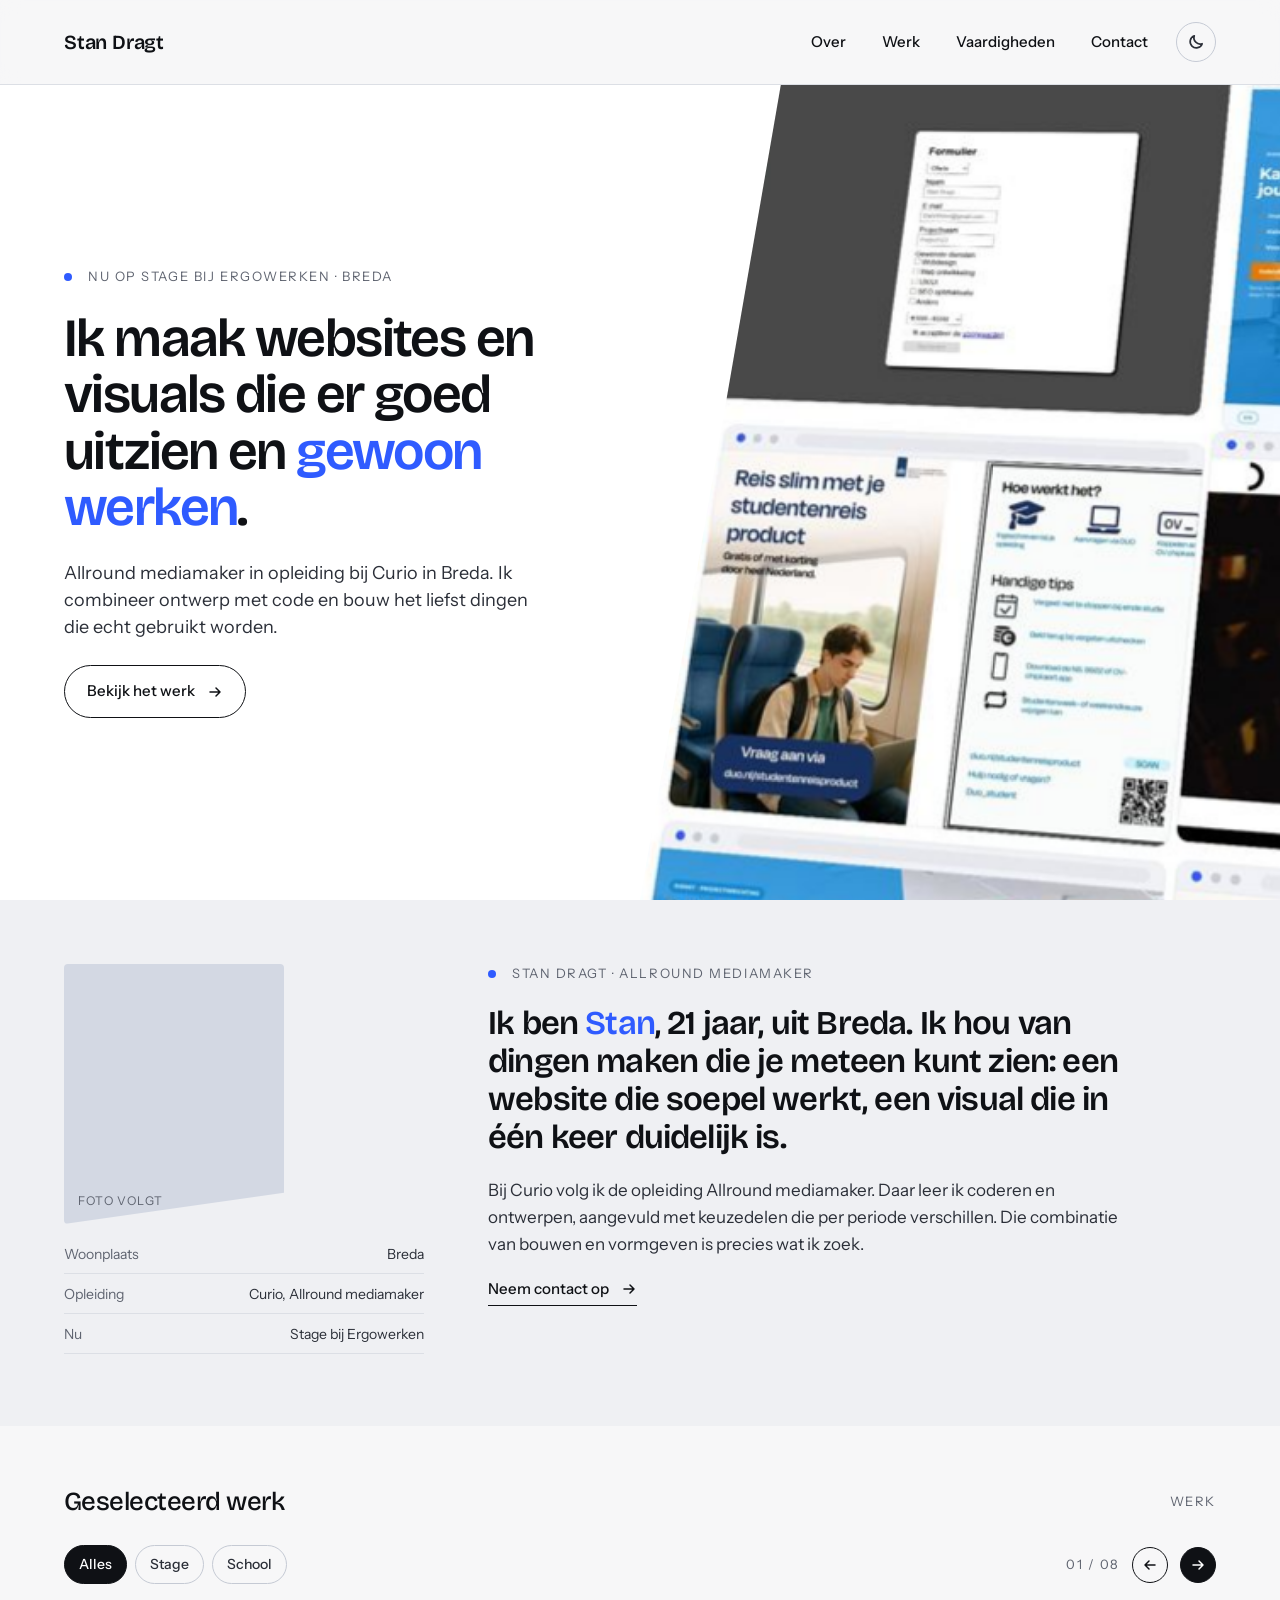
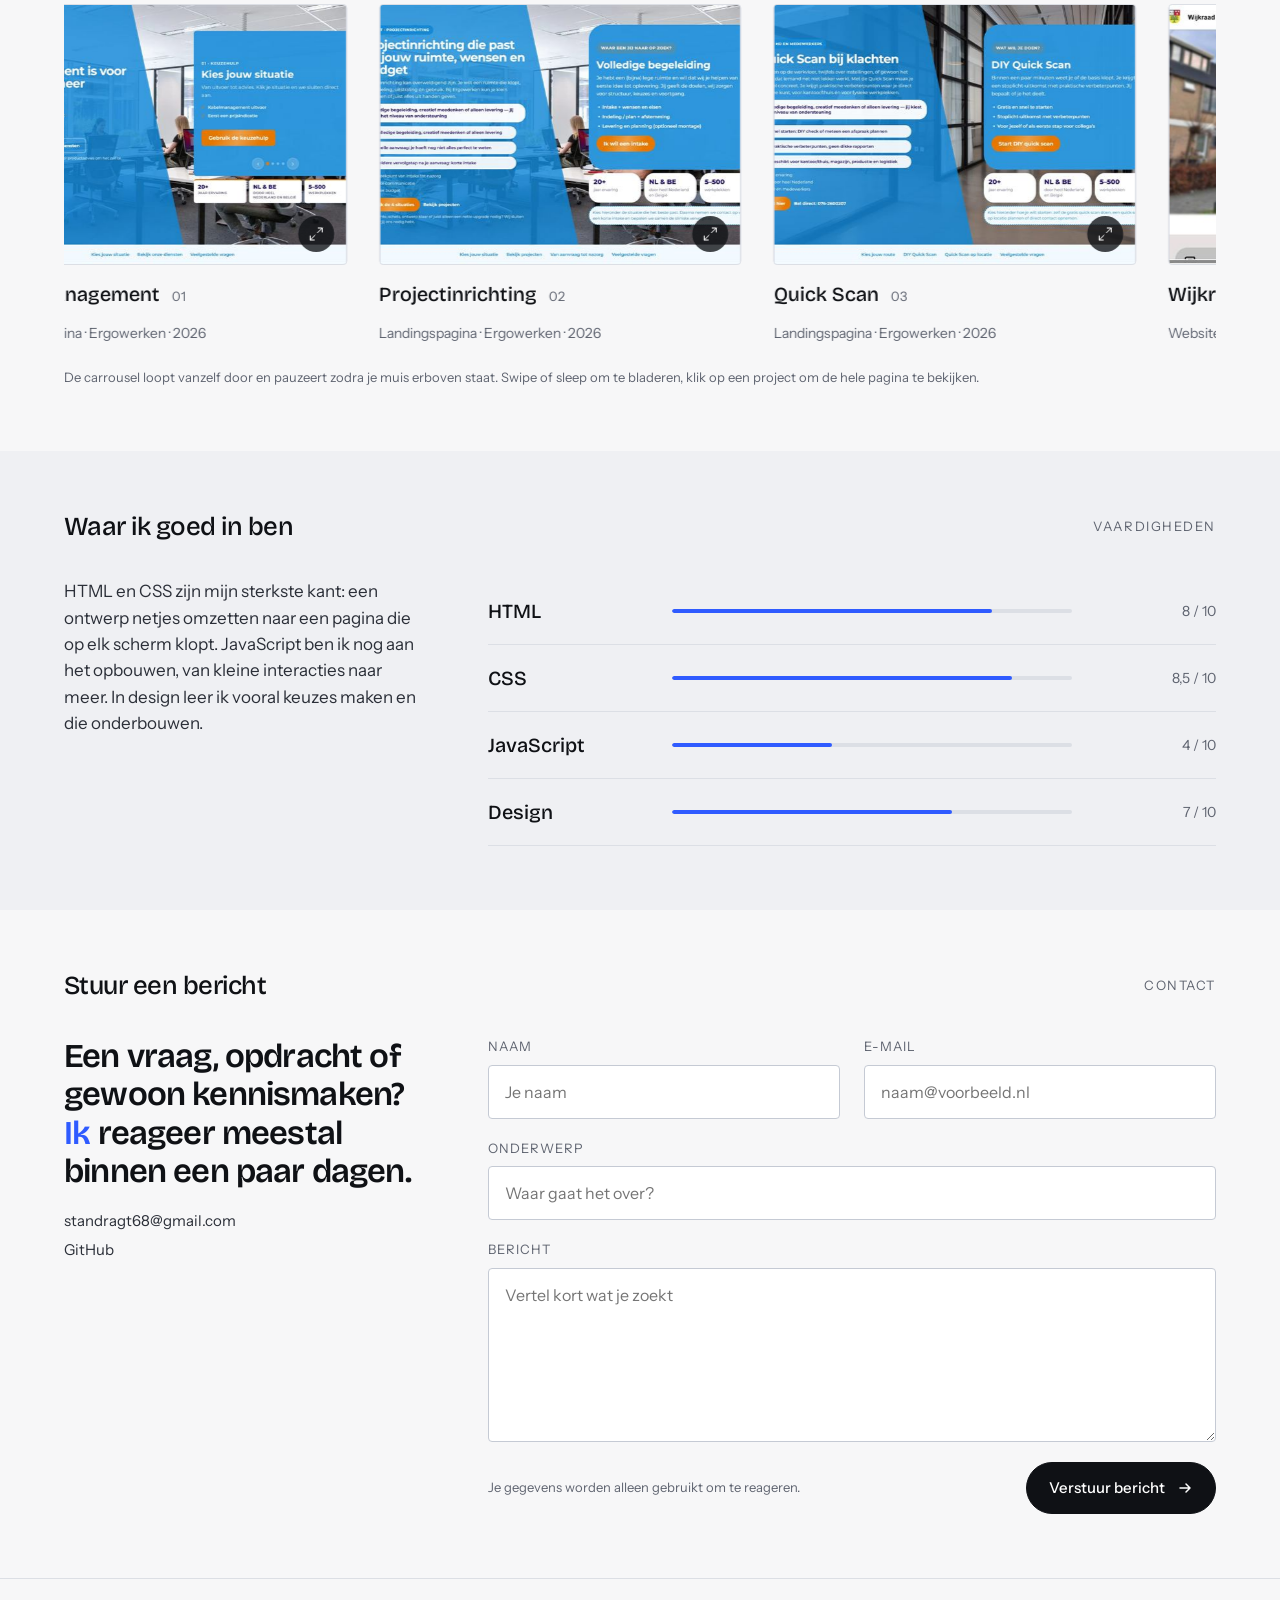
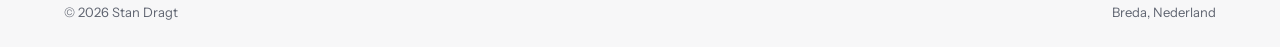
==== commit 65013466: "Nieuwe projecten: dynamisch formulier en DUO-flyer; Wijkraad met vijf pagina's in de lightbox; colla" ====
--- a/index.html
+++ b/index.html
@@ -13,7 +13,7 @@
   <meta property="og:url" content="https://standemanonoman.github.io/portfolio-2026/">
   <meta property="og:title" content="Stan Dragt · Allround mediamaker">
   <meta property="og:description" content="Portfolio van Stan Dragt uit Breda. Websites en visuals die er goed uitzien en gewoon werken.">
-  <meta property="og:image" content="https://standemanonoman.github.io/portfolio-2026/images/hero.jpg">
+  <meta property="og:image" content="https://standemanonoman.github.io/portfolio-2026/images/hero.jpg?v=4">
   <meta property="og:locale" content="nl_NL">
   <meta name="twitter:card" content="summary_large_image">
   <!-- Gestructureerde gegevens: zo herkent Google deze pagina als jouw persoonlijke site. -->
@@ -32,7 +32,7 @@
   <link rel="preconnect" href="https://fonts.googleapis.com">
   <link rel="preconnect" href="https://fonts.gstatic.com" crossorigin>
   <link href="https://fonts.googleapis.com/css2?family=Bricolage+Grotesque:opsz,wght@12..96,400;12..96,500;12..96,600&family=Instrument+Sans:wght@400;500;600&display=swap" rel="stylesheet">
-  <link rel="stylesheet" href="style.css?v=33">
+  <link rel="stylesheet" href="style.css?v=34">
   <!-- Draait vóór het tekenen van de pagina: zet de klasse "js" en kiest licht of
        donker. Een eerder gekozen weergave (knop in de header) gaat vóór de
        systeeminstelling. -->
@@ -103,10 +103,10 @@
           <picture>
             <!-- Donkere versie van de collage. Het scriptje hieronder zet hem aan of uit
                  op basis van de gekozen weergave, nog voordat de browser het plaatje kiest. -->
-            <source id="hero-dark-source" srcset="images/hero-dark-800.jpg?v=1 800w, images/hero-dark.jpg?v=1 1600w" sizes="(max-width: 800px) 100vw, 62vw" media="not all">
+            <source id="hero-dark-source" srcset="images/hero-dark-800.jpg?v=2 800w, images/hero-dark.jpg?v=2 1600w" sizes="(max-width: 800px) 100vw, 62vw" media="not all">
             <script>document.getElementById('hero-dark-source').media = document.documentElement.dataset.theme === 'dark' ? 'all' : 'not all';</script>
             <!-- Twee formaten: telefoons krijgen de kleine versie, grotere schermen de volledige. -->
-            <img src="images/hero.jpg?v=3" srcset="images/hero-800.jpg?v=1 800w, images/hero.jpg?v=3 1600w" sizes="(max-width: 800px) 100vw, 62vw" alt="Collage van websites die Stan Dragt heeft gebouwd, als schuin gekantelde browservensters" width="1600" height="1200" fetchpriority="high">
+            <img src="images/hero.jpg?v=4" srcset="images/hero-800.jpg?v=2 800w, images/hero.jpg?v=4 1600w" sizes="(max-width: 800px) 100vw, 62vw" alt="Collage van websites die Stan Dragt heeft gebouwd, als schuin gekantelde browservensters" width="1600" height="1200" fetchpriority="high">
           </picture>
         </div>
       </div>
@@ -148,7 +148,7 @@
         <div class="werk-bar">
           <div class="filters" id="filters" role="group" aria-label="Filter op soort werk"></div>
           <div class="carousel-controls">
-            <span class="counter" id="carousel-counter" aria-live="polite">01 / 06</span>
+            <span class="counter" id="carousel-counter" aria-live="polite">01 / 08</span>
             <button class="icon-button icon-button--small" type="button" id="carousel-prev" aria-label="Vorige projecten">
               <svg class="icon" width="16" height="16" viewBox="0 0 16 16" aria-hidden="true"><path d="M13 8H3M7 4L3 8l4 4"/></svg>
             </button>
@@ -263,12 +263,14 @@
           <p class="lightbox-meta" id="lightbox-meta"></p>
         </div>
         <div class="lightbox-actions">
-          <span class="counter" id="lightbox-counter">01 / 06</span>
+          <span class="counter" id="lightbox-counter">01 / 08</span>
           <button class="icon-button icon-button--dark" type="button" id="lightbox-close" aria-label="Sluiten">
             <svg class="icon" width="18" height="18" viewBox="0 0 16 16" aria-hidden="true"><path d="M4 4l8 8M12 4l-8 8"/></svg>
           </button>
         </div>
       </div>
+      <!-- Alleen zichtbaar bij projecten met meerdere pagina's (veld `pages` in script.js). -->
+      <div class="lightbox-pages" id="lightbox-pages" role="group" aria-label="Pagina's van dit project" hidden></div>
       <div class="lightbox-body">
         <button class="icon-button icon-button--dark lightbox-nav" type="button" id="lightbox-prev" aria-label="Vorig project">
           <svg class="icon" width="20" height="20" viewBox="0 0 16 16" aria-hidden="true"><path d="M13 8H3M7 4L3 8l4 4"/></svg>
@@ -294,6 +296,6 @@
     <svg class="icon" width="18" height="18" viewBox="0 0 16 16" aria-hidden="true"><path d="M8 13V3M4 7l4-4 4 4"/></svg>
   </button>
 
-  <script src="script.js?v=21" defer></script>
+  <script src="script.js?v=22" defer></script>
 </body>
 </html>
--- a/style.css
+++ b/style.css
@@ -370,6 +370,10 @@
 .lightbox-meta { margin: 4px 0 0; font-size: 13px; color: var(--dark-muted); }
 .lightbox-actions { display: flex; align-items: center; gap: 16px; }
 .lightbox-actions .counter, .lightbox .counter { color: var(--dark-muted); }
+.lightbox-pages { display: flex; flex-wrap: wrap; gap: 8px; padding: 0 72px; margin-top: -8px; }
+.filter--dark { border-color: var(--dark-line); color: var(--dark-text); }
+.filter--dark:hover { border-color: var(--on-dark); color: var(--on-dark); }
+.filter--dark[aria-pressed="true"] { background: var(--on-dark); border-color: var(--on-dark); color: var(--dark); }
 .lightbox-body { position: relative; flex: 1 1 auto; min-height: 0; display: flex; align-items: stretch; gap: 20px; }
 .lightbox-nav { width: 52px; height: 52px; align-self: center; flex-shrink: 0; }
 .lightbox-scroll {
@@ -431,6 +435,7 @@
   #lightbox-prev { left: 12px; }
   #lightbox-next { right: 12px; }
   .lightbox-foot { padding: 0 60px; flex-direction: column; align-items: flex-start; gap: 12px; }
+  .lightbox-pages { padding: 0; margin-top: -4px; }
   .lightbox-description { font-size: 14px; }
   .lightbox-title { font-size: 20px; }
 
@@ -538,9 +543,9 @@
 }
 .js .lightbox[open]::backdrop { animation: fade-in 0.5s ease-out; }
 .js .lightbox.is-closing::backdrop { animation: fade-out 0.7s ease-in-out forwards; }
-.js .lightbox-head, .js .lightbox-foot, .js .lightbox-nav { transition: opacity 0.35s ease-out 0.4s; }
-.js .lightbox.is-opening .lightbox-head, .js .lightbox.is-opening .lightbox-foot, .js .lightbox.is-opening .lightbox-nav { opacity: 0; transition: none; }
-.js .lightbox.is-closing .lightbox-head, .js .lightbox.is-closing .lightbox-foot, .js .lightbox.is-closing .lightbox-nav { opacity: 0; transition: opacity 0.35s ease-out; }
+.js .lightbox-head, .js .lightbox-pages, .js .lightbox-foot, .js .lightbox-nav { transition: opacity 0.35s ease-out 0.4s; }
+.js .lightbox.is-opening .lightbox-head, .js .lightbox.is-opening .lightbox-pages, .js .lightbox.is-opening .lightbox-foot, .js .lightbox.is-opening .lightbox-nav { opacity: 0; transition: none; }
+.js .lightbox.is-closing .lightbox-head, .js .lightbox.is-closing .lightbox-pages, .js .lightbox.is-closing .lightbox-foot, .js .lightbox.is-closing .lightbox-nav { opacity: 0; transition: opacity 0.35s ease-out; }
 
 /* Direct tonen, zonder overgang: voor onderdelen die al boven het scherm liggen. */
 .js .reveal--instant, .js .reveal--instant .reveal, .js .reveal--instant .bar-fill { transition: none !important; }
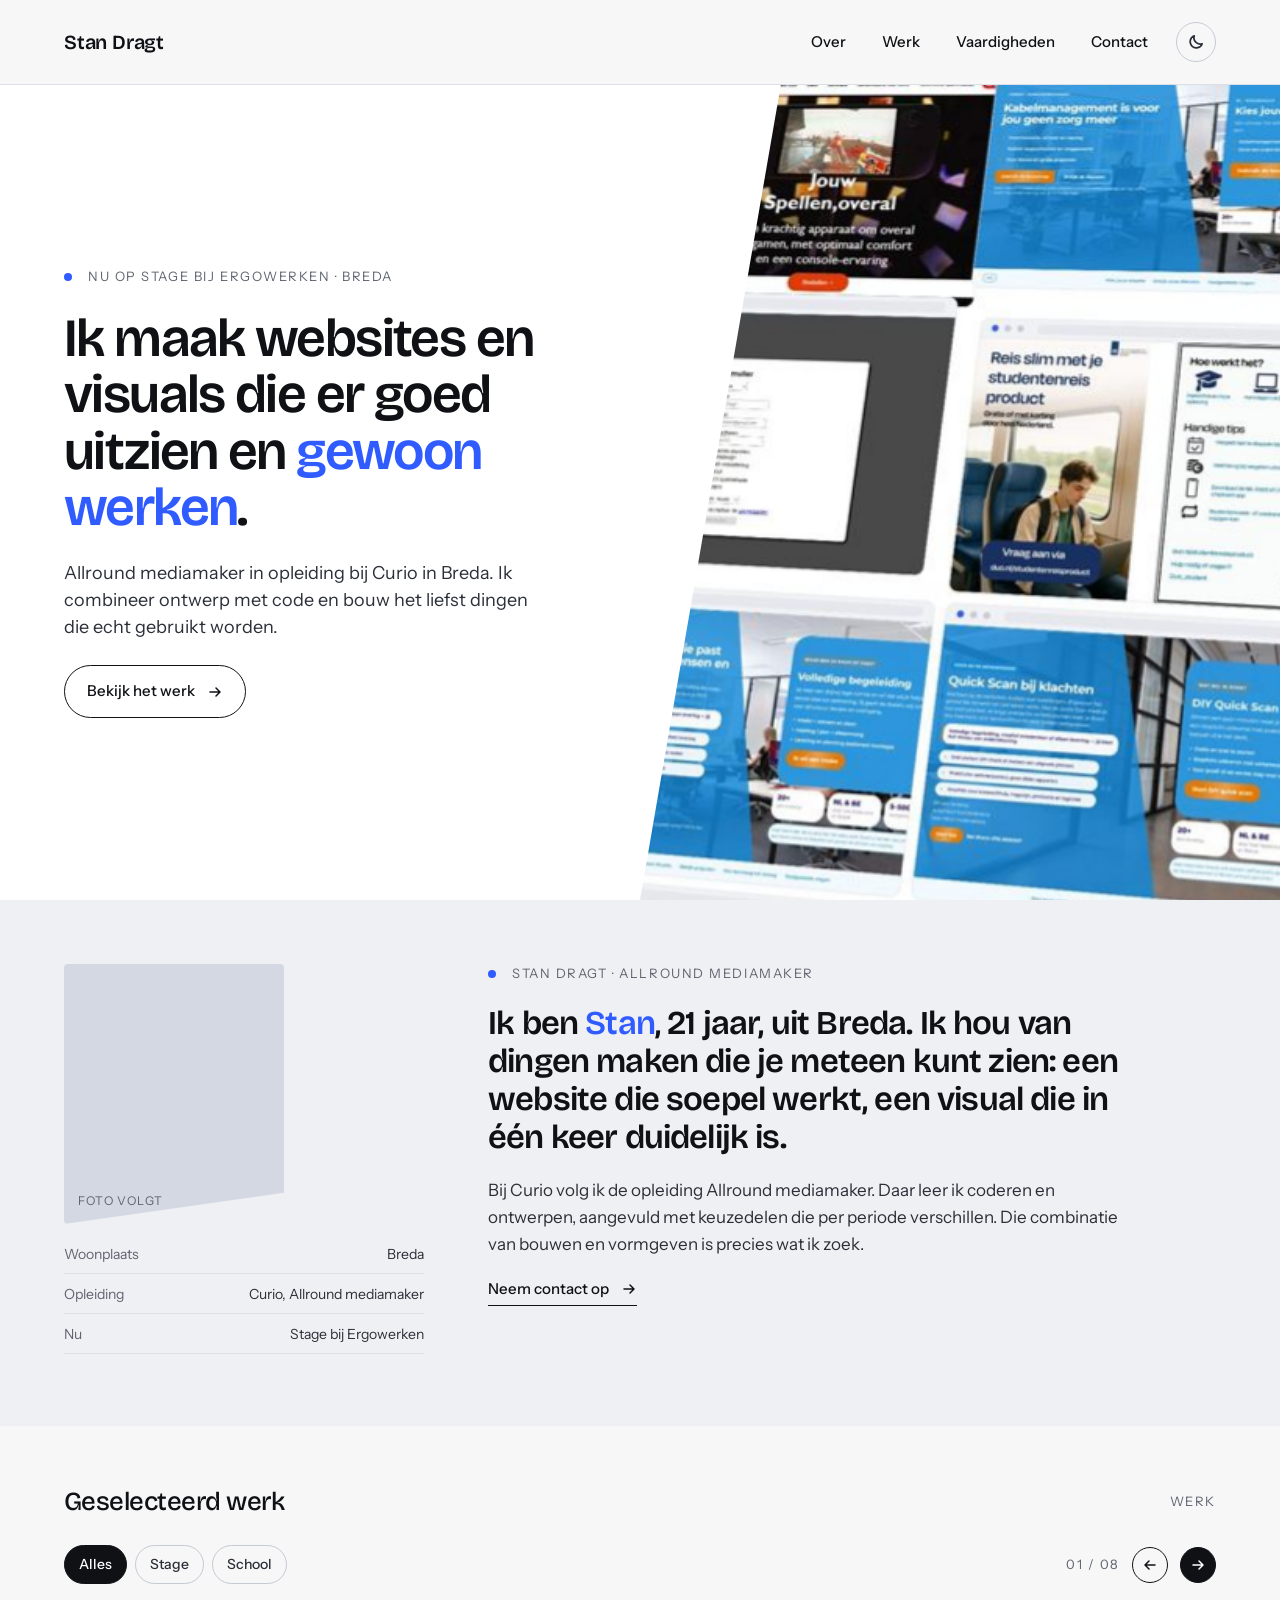
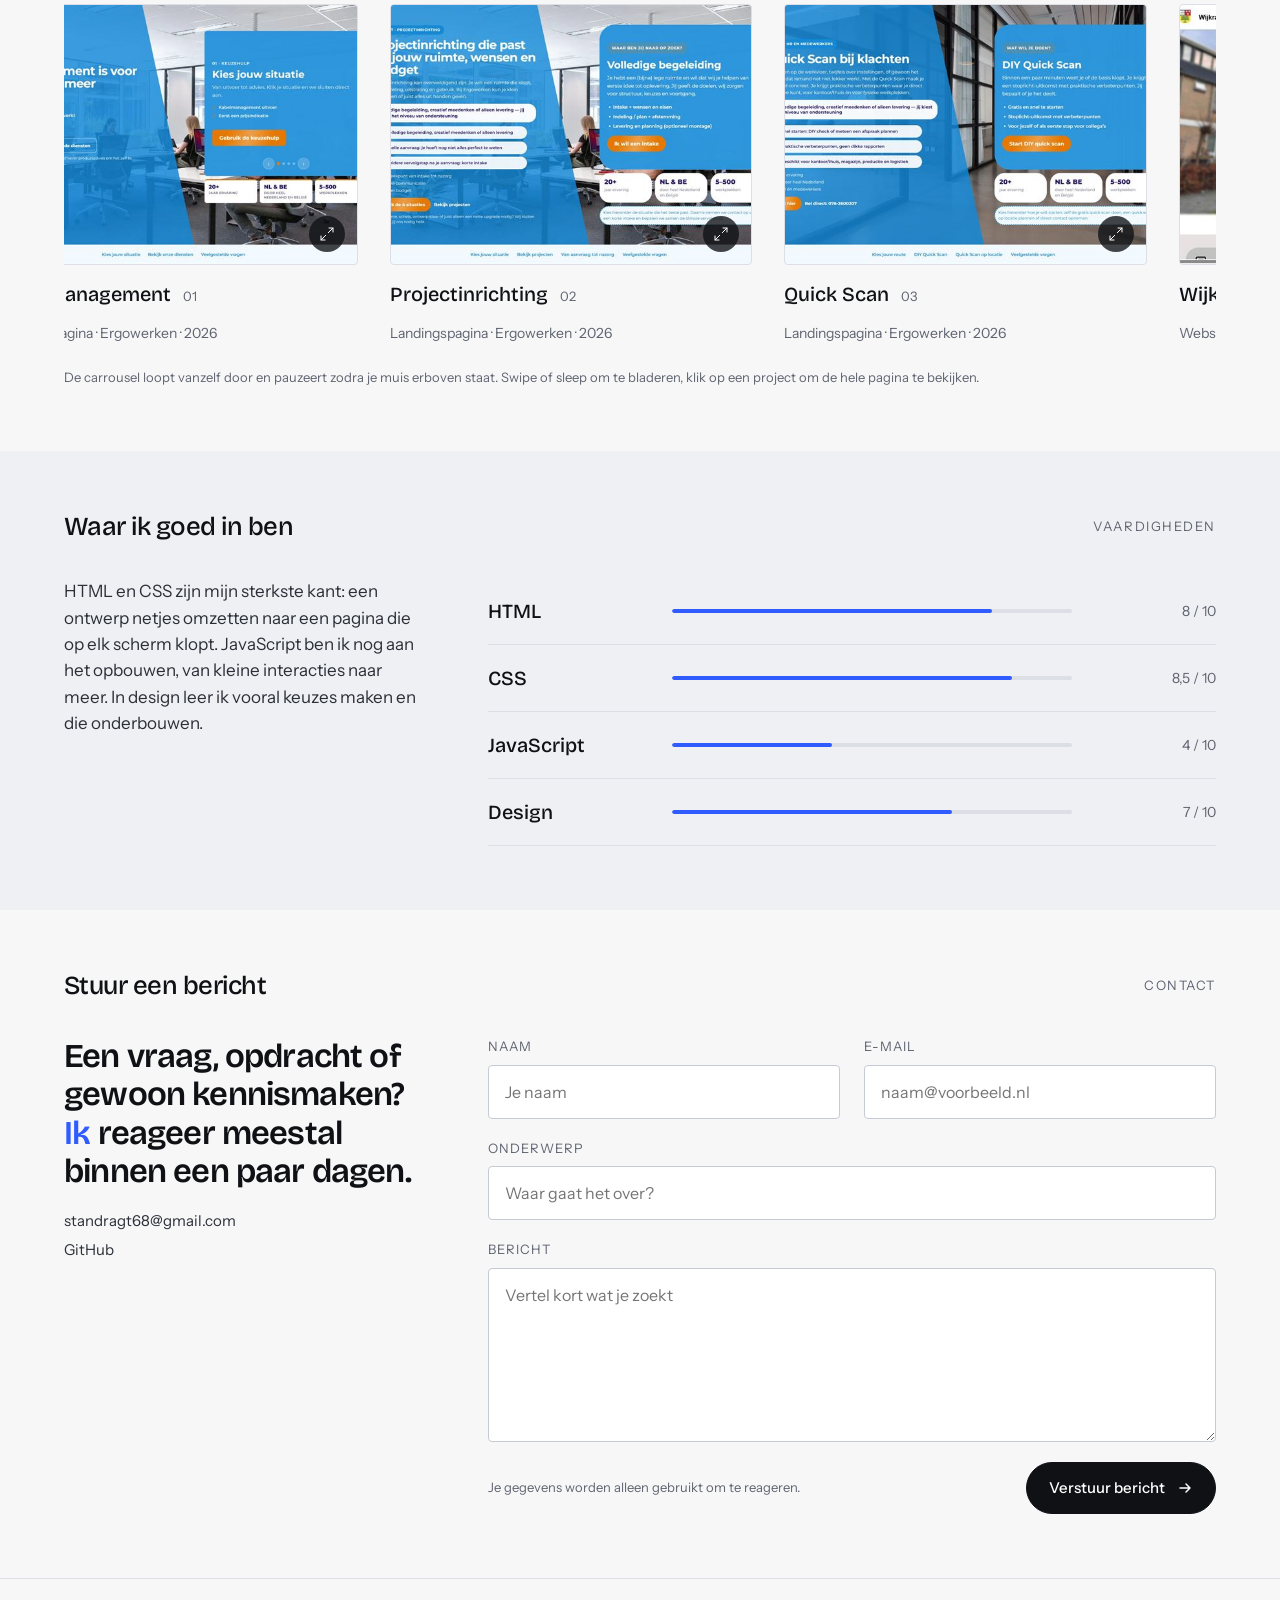
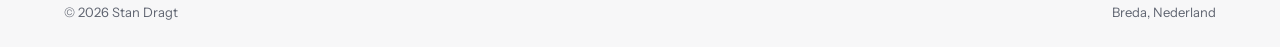
==== commit 21784133: "Hero-collage uitgezoomd: 30 vensters, minder inzoom in de hero" ====
--- a/index.html
+++ b/index.html
@@ -13,7 +13,7 @@
   <meta property="og:url" content="https://standemanonoman.github.io/portfolio-2026/">
   <meta property="og:title" content="Stan Dragt · Allround mediamaker">
   <meta property="og:description" content="Portfolio van Stan Dragt uit Breda. Websites en visuals die er goed uitzien en gewoon werken.">
-  <meta property="og:image" content="https://standemanonoman.github.io/portfolio-2026/images/hero.jpg?v=4">
+  <meta property="og:image" content="https://standemanonoman.github.io/portfolio-2026/images/hero.jpg?v=5">
   <meta property="og:locale" content="nl_NL">
   <meta name="twitter:card" content="summary_large_image">
   <!-- Gestructureerde gegevens: zo herkent Google deze pagina als jouw persoonlijke site. -->
@@ -32,7 +32,7 @@
   <link rel="preconnect" href="https://fonts.googleapis.com">
   <link rel="preconnect" href="https://fonts.gstatic.com" crossorigin>
   <link href="https://fonts.googleapis.com/css2?family=Bricolage+Grotesque:opsz,wght@12..96,400;12..96,500;12..96,600&family=Instrument+Sans:wght@400;500;600&display=swap" rel="stylesheet">
-  <link rel="stylesheet" href="style.css?v=34">
+  <link rel="stylesheet" href="style.css?v=35">
   <!-- Draait vóór het tekenen van de pagina: zet de klasse "js" en kiest licht of
        donker. Een eerder gekozen weergave (knop in de header) gaat vóór de
        systeeminstelling. -->
@@ -103,10 +103,10 @@
           <picture>
             <!-- Donkere versie van de collage. Het scriptje hieronder zet hem aan of uit
                  op basis van de gekozen weergave, nog voordat de browser het plaatje kiest. -->
-            <source id="hero-dark-source" srcset="images/hero-dark-800.jpg?v=2 800w, images/hero-dark.jpg?v=2 1600w" sizes="(max-width: 800px) 100vw, 62vw" media="not all">
+            <source id="hero-dark-source" srcset="images/hero-dark-800.jpg?v=3 800w, images/hero-dark.jpg?v=3 1600w" sizes="(max-width: 800px) 100vw, 62vw" media="not all">
             <script>document.getElementById('hero-dark-source').media = document.documentElement.dataset.theme === 'dark' ? 'all' : 'not all';</script>
             <!-- Twee formaten: telefoons krijgen de kleine versie, grotere schermen de volledige. -->
-            <img src="images/hero.jpg?v=4" srcset="images/hero-800.jpg?v=2 800w, images/hero.jpg?v=4 1600w" sizes="(max-width: 800px) 100vw, 62vw" alt="Collage van websites die Stan Dragt heeft gebouwd, als schuin gekantelde browservensters" width="1600" height="1200" fetchpriority="high">
+            <img src="images/hero.jpg?v=5" srcset="images/hero-800.jpg?v=3 800w, images/hero.jpg?v=5 1600w" sizes="(max-width: 800px) 100vw, 62vw" alt="Collage van websites die Stan Dragt heeft gebouwd, als schuin gekantelde browservensters" width="1600" height="1200" fetchpriority="high">
           </picture>
         </div>
       </div>
@@ -296,6 +296,6 @@
     <svg class="icon" width="18" height="18" viewBox="0 0 16 16" aria-hidden="true"><path d="M8 13V3M4 7l4-4 4 4"/></svg>
   </button>
 
-  <script src="script.js?v=22" defer></script>
+  <script src="script.js?v=23" defer></script>
 </body>
 </html>
--- a/style.css
+++ b/style.css
@@ -517,14 +517,14 @@
 /* 11: parallax op de collage. De binnenlaag is iets groter dan het kader zodat
    hij kan verschuiven zonder randen te tonen. */
 .js .hero-visual-inner { will-change: transform; }
-.js .hero-visual.has-parallax .hero-visual-inner { transform: translateY(calc(var(--parallax, 0px) - 8%)) scale(1.25); }
+.js .hero-visual.has-parallax .hero-visual-inner { transform: translateY(calc(var(--parallax, 0px) - 5%)) scale(1.15); }
 
 /* Langzaam drijven: de collage zelf beweegt heel traag diagonaal en zoomt een
    fractie in en uit. De verschuiving blijft altijd kleiner dan de extra zoom,
    zodat er nooit een rand zichtbaar wordt. */
 @keyframes drift {
   from { transform: translate(0, 0) scale(var(--drift-scale, 1.03)); }
-  to { transform: translate(var(--drift-x, -4%), var(--drift-y, -3%)) scale(var(--drift-scale, 1.03)); }
+  to { transform: translate(var(--drift-x, -3%), var(--drift-y, -2%)) scale(var(--drift-scale, 1.03)); }
 }
 .js .hero-visual img { animation: drift 6s ease-in-out infinite alternate; will-change: transform; }
 /* Op telefoon en tablet is er geen parallax-laag die extra ruimte geeft. De
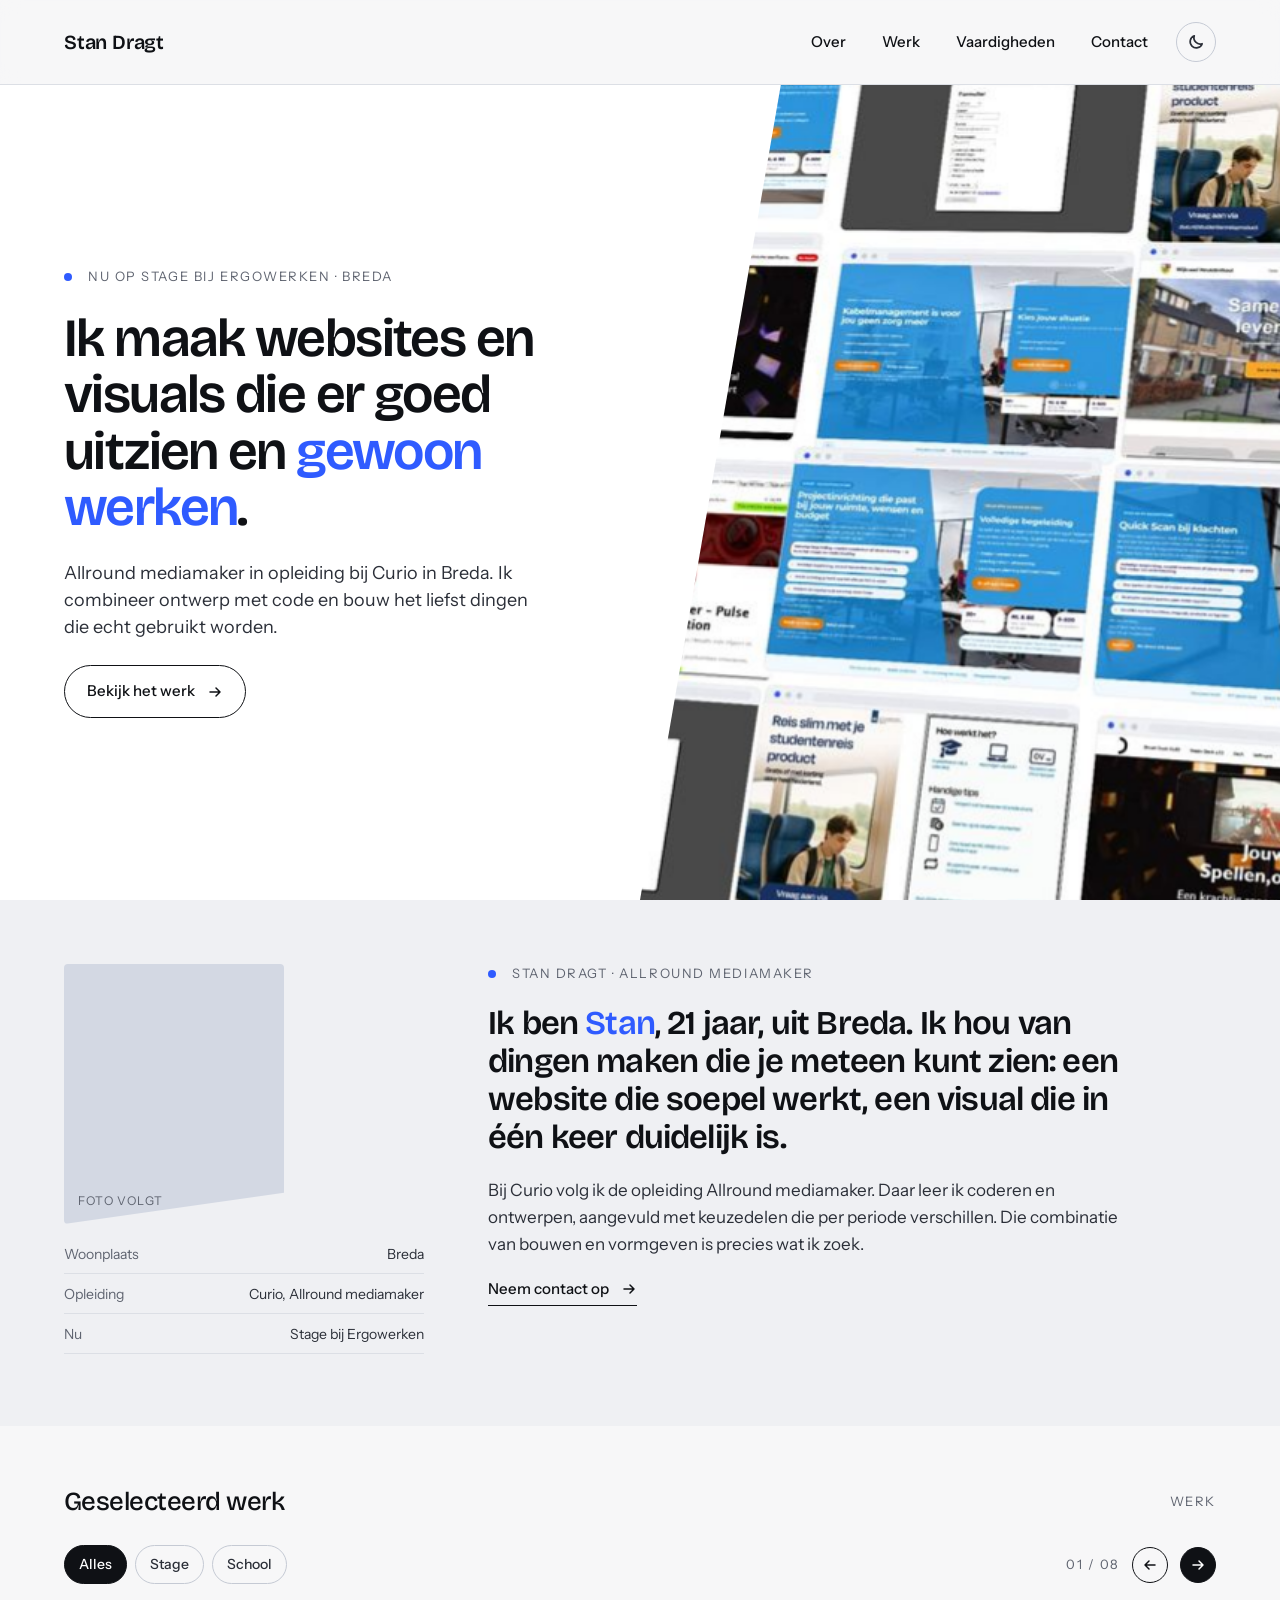
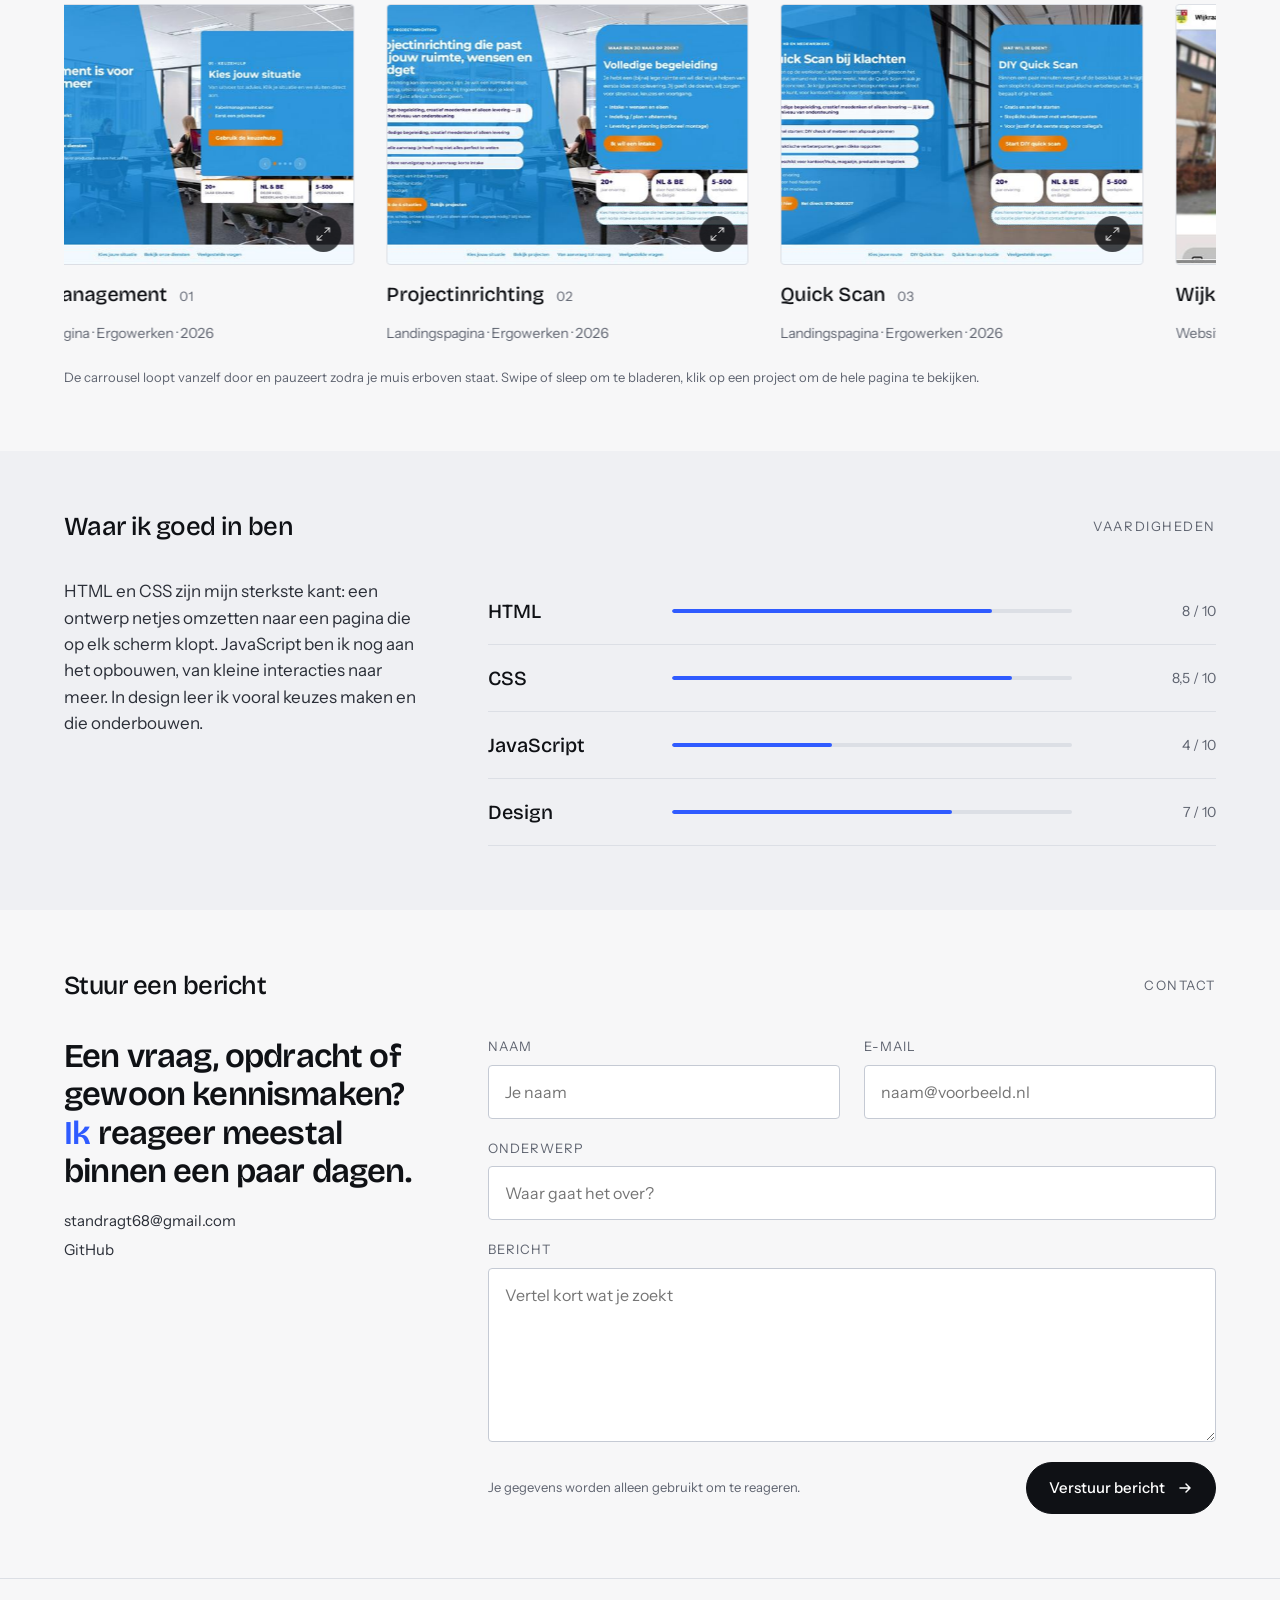
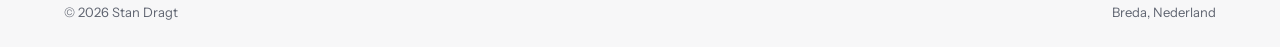
==== commit b3cebaef: "Hero-collage: 7 x 6 raster zodat alle projecten in beeld zijn, minder inzoom" ====
--- a/index.html
+++ b/index.html
@@ -13,7 +13,7 @@
   <meta property="og:url" content="https://standemanonoman.github.io/portfolio-2026/">
   <meta property="og:title" content="Stan Dragt · Allround mediamaker">
   <meta property="og:description" content="Portfolio van Stan Dragt uit Breda. Websites en visuals die er goed uitzien en gewoon werken.">
-  <meta property="og:image" content="https://standemanonoman.github.io/portfolio-2026/images/hero.jpg?v=5">
+  <meta property="og:image" content="https://standemanonoman.github.io/portfolio-2026/images/hero.jpg?v=6">
   <meta property="og:locale" content="nl_NL">
   <meta name="twitter:card" content="summary_large_image">
   <!-- Gestructureerde gegevens: zo herkent Google deze pagina als jouw persoonlijke site. -->
@@ -32,7 +32,7 @@
   <link rel="preconnect" href="https://fonts.googleapis.com">
   <link rel="preconnect" href="https://fonts.gstatic.com" crossorigin>
   <link href="https://fonts.googleapis.com/css2?family=Bricolage+Grotesque:opsz,wght@12..96,400;12..96,500;12..96,600&family=Instrument+Sans:wght@400;500;600&display=swap" rel="stylesheet">
-  <link rel="stylesheet" href="style.css?v=35">
+  <link rel="stylesheet" href="style.css?v=36">
   <!-- Draait vóór het tekenen van de pagina: zet de klasse "js" en kiest licht of
        donker. Een eerder gekozen weergave (knop in de header) gaat vóór de
        systeeminstelling. -->
@@ -103,10 +103,10 @@
           <picture>
             <!-- Donkere versie van de collage. Het scriptje hieronder zet hem aan of uit
                  op basis van de gekozen weergave, nog voordat de browser het plaatje kiest. -->
-            <source id="hero-dark-source" srcset="images/hero-dark-800.jpg?v=3 800w, images/hero-dark.jpg?v=3 1600w" sizes="(max-width: 800px) 100vw, 62vw" media="not all">
+            <source id="hero-dark-source" srcset="images/hero-dark-800.jpg?v=4 800w, images/hero-dark.jpg?v=4 1600w" sizes="(max-width: 800px) 100vw, 62vw" media="not all">
             <script>document.getElementById('hero-dark-source').media = document.documentElement.dataset.theme === 'dark' ? 'all' : 'not all';</script>
             <!-- Twee formaten: telefoons krijgen de kleine versie, grotere schermen de volledige. -->
-            <img src="images/hero.jpg?v=5" srcset="images/hero-800.jpg?v=3 800w, images/hero.jpg?v=5 1600w" sizes="(max-width: 800px) 100vw, 62vw" alt="Collage van websites die Stan Dragt heeft gebouwd, als schuin gekantelde browservensters" width="1600" height="1200" fetchpriority="high">
+            <img src="images/hero.jpg?v=6" srcset="images/hero-800.jpg?v=4 800w, images/hero.jpg?v=6 1600w" sizes="(max-width: 800px) 100vw, 62vw" alt="Collage van websites die Stan Dragt heeft gebouwd, als schuin gekantelde browservensters" width="1600" height="1200" fetchpriority="high">
           </picture>
         </div>
       </div>
@@ -296,6 +296,6 @@
     <svg class="icon" width="18" height="18" viewBox="0 0 16 16" aria-hidden="true"><path d="M8 13V3M4 7l4-4 4 4"/></svg>
   </button>
 
-  <script src="script.js?v=23" defer></script>
+  <script src="script.js?v=24" defer></script>
 </body>
 </html>
--- a/style.css
+++ b/style.css
@@ -517,14 +517,14 @@
 /* 11: parallax op de collage. De binnenlaag is iets groter dan het kader zodat
    hij kan verschuiven zonder randen te tonen. */
 .js .hero-visual-inner { will-change: transform; }
-.js .hero-visual.has-parallax .hero-visual-inner { transform: translateY(calc(var(--parallax, 0px) - 5%)) scale(1.15); }
+.js .hero-visual.has-parallax .hero-visual-inner { transform: translateY(calc(var(--parallax, 0px) - 3.5%)) scale(1.1); }
 
 /* Langzaam drijven: de collage zelf beweegt heel traag diagonaal en zoomt een
    fractie in en uit. De verschuiving blijft altijd kleiner dan de extra zoom,
    zodat er nooit een rand zichtbaar wordt. */
 @keyframes drift {
   from { transform: translate(0, 0) scale(var(--drift-scale, 1.03)); }
-  to { transform: translate(var(--drift-x, -3%), var(--drift-y, -2%)) scale(var(--drift-scale, 1.03)); }
+  to { transform: translate(var(--drift-x, -2%), var(--drift-y, -1.5%)) scale(var(--drift-scale, 1.03)); }
 }
 .js .hero-visual img { animation: drift 6s ease-in-out infinite alternate; will-change: transform; }
 /* Op telefoon en tablet is er geen parallax-laag die extra ruimte geeft. De
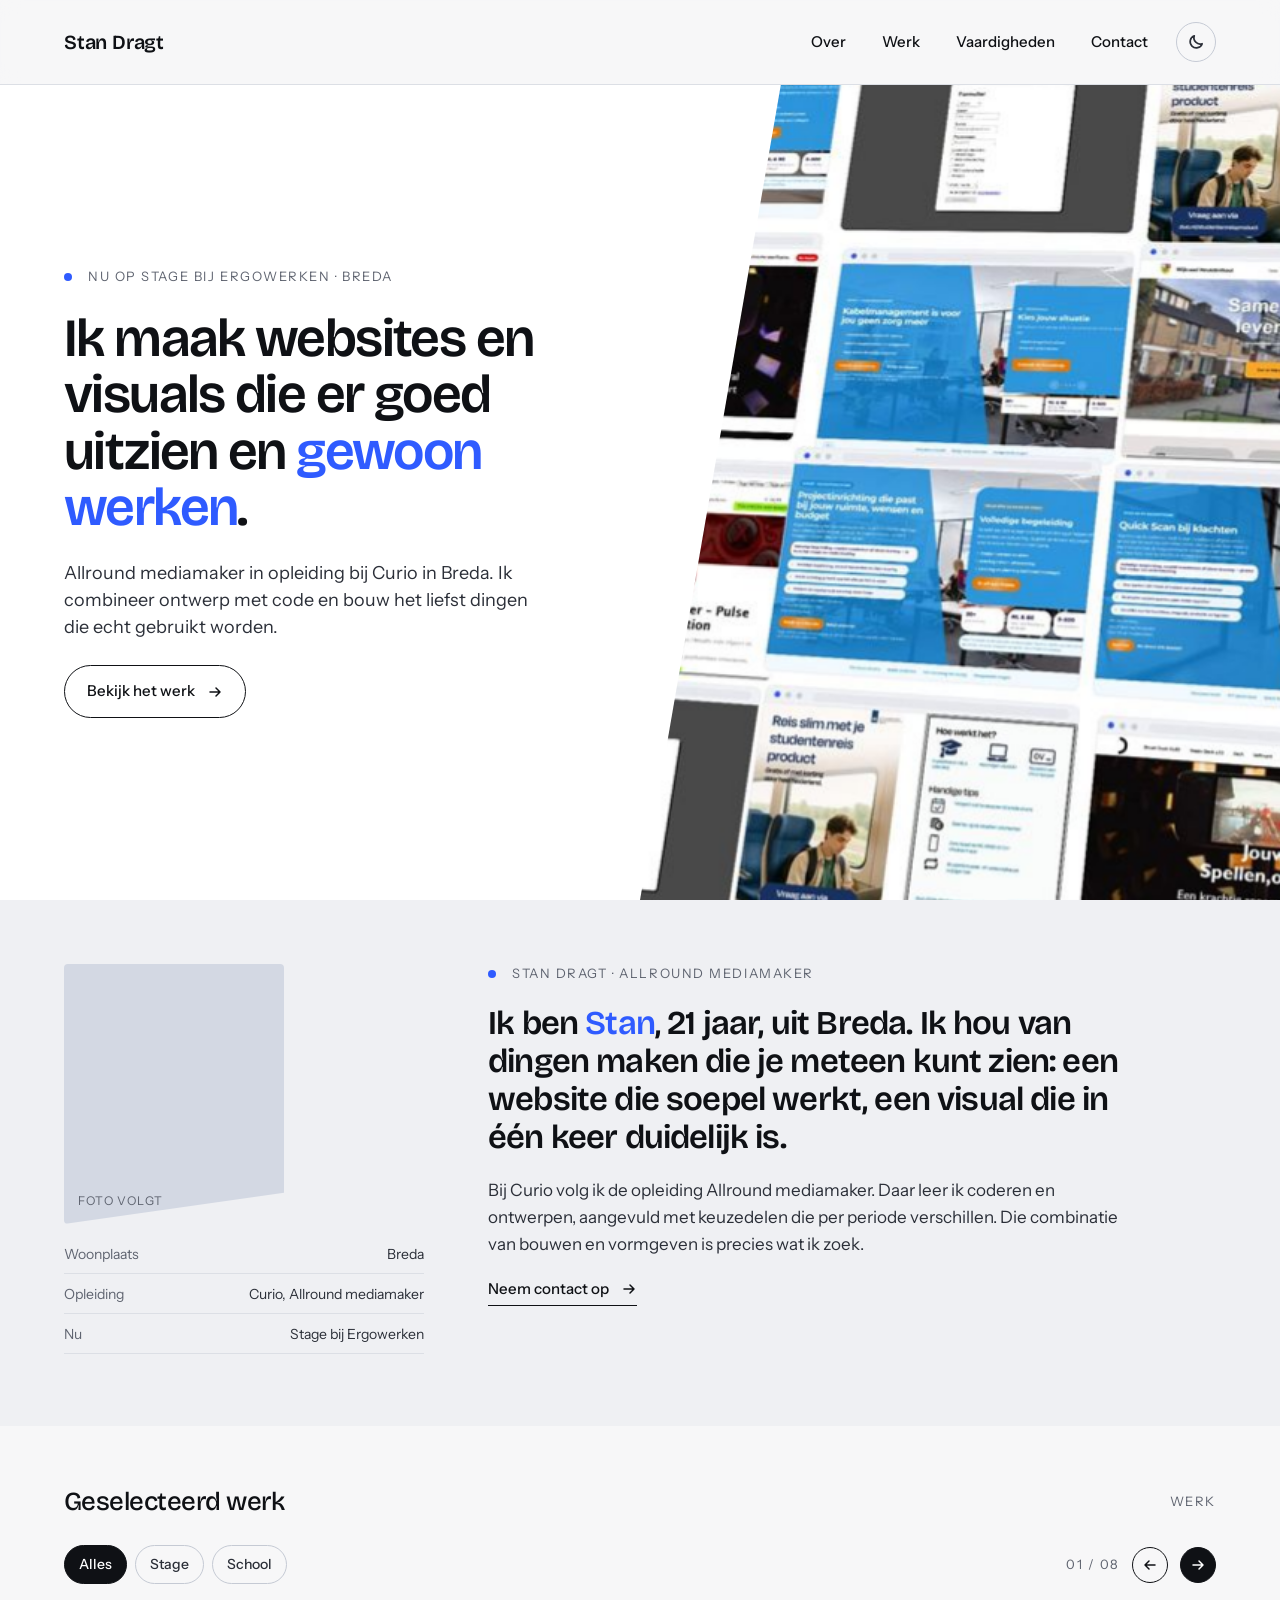
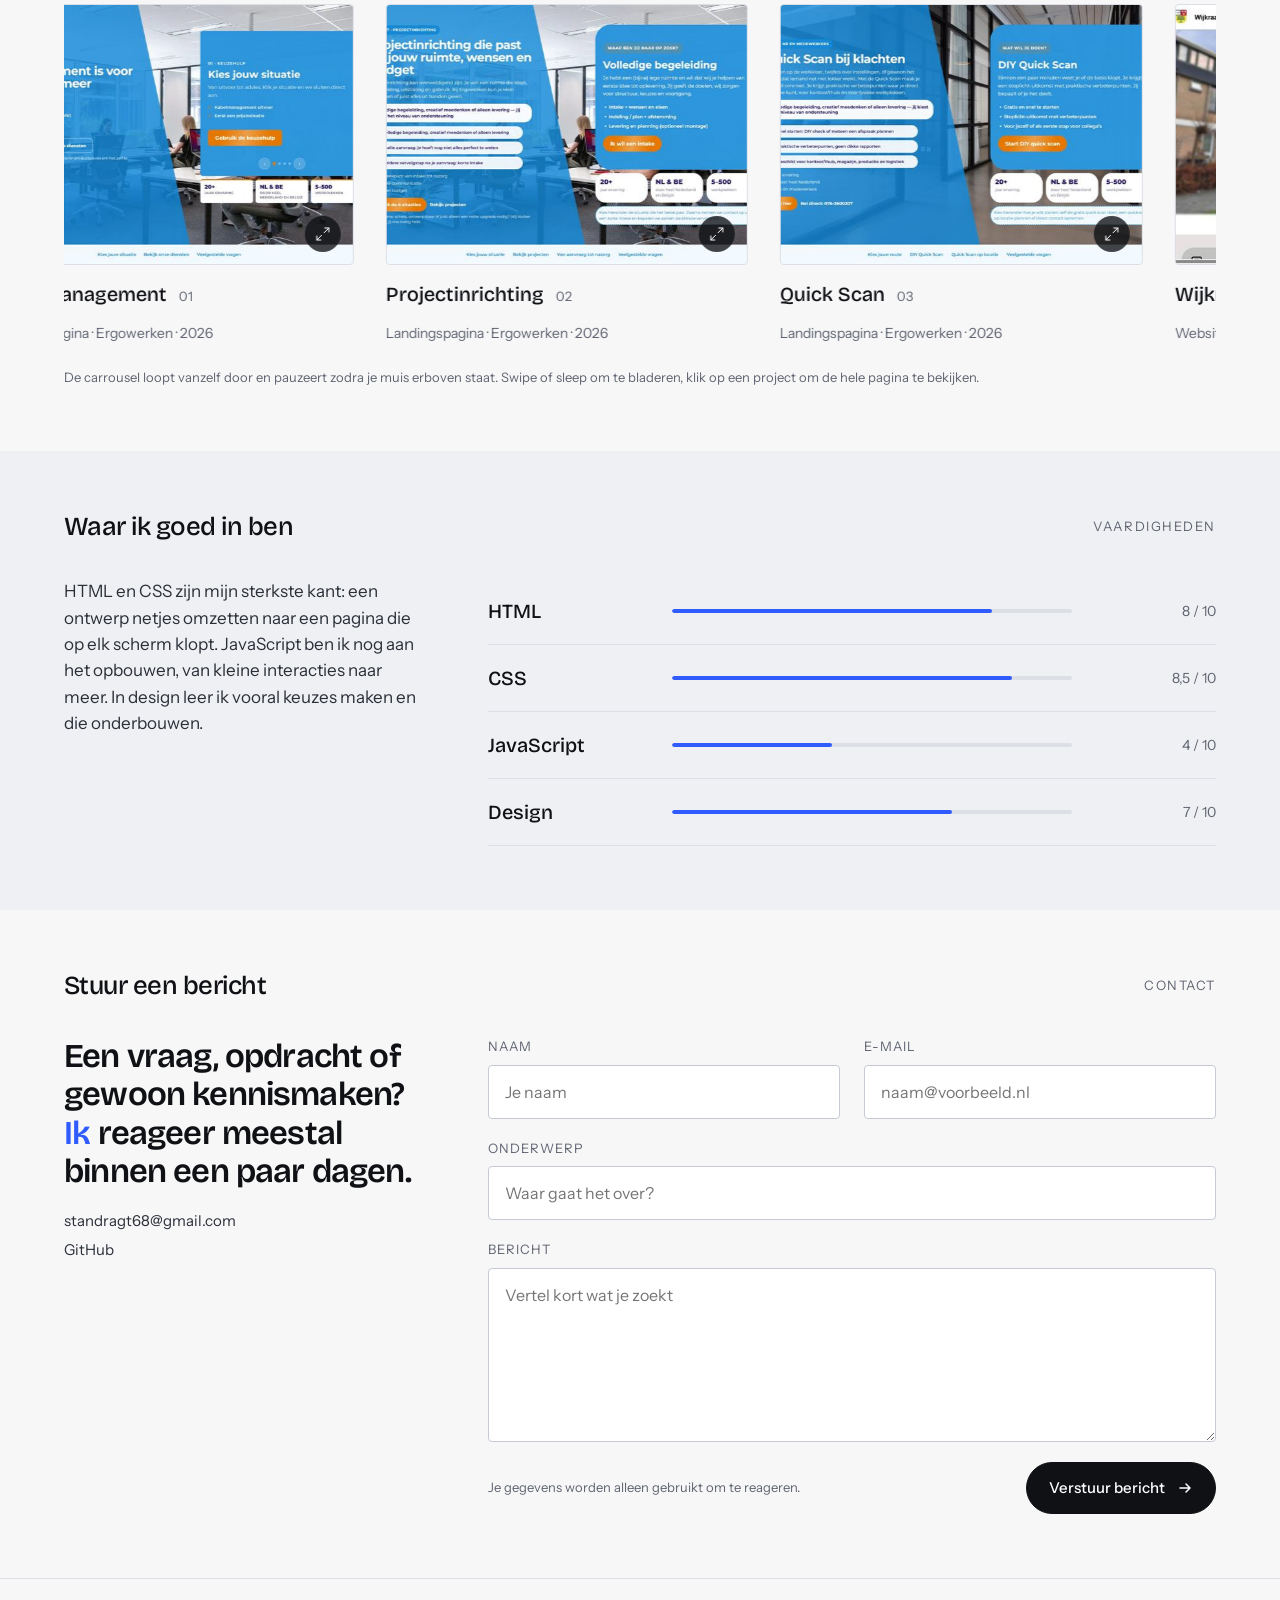
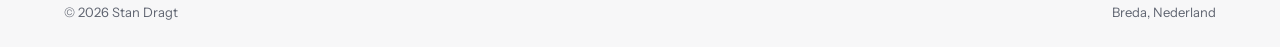
==== commit 50f6f9a5: "Hero: collage beweegt sneller (4 s desktop, 3 s mobiel)" ====
--- a/index.html
+++ b/index.html
@@ -32,7 +32,7 @@
   <link rel="preconnect" href="https://fonts.googleapis.com">
   <link rel="preconnect" href="https://fonts.gstatic.com" crossorigin>
   <link href="https://fonts.googleapis.com/css2?family=Bricolage+Grotesque:opsz,wght@12..96,400;12..96,500;12..96,600&family=Instrument+Sans:wght@400;500;600&display=swap" rel="stylesheet">
-  <link rel="stylesheet" href="style.css?v=36">
+  <link rel="stylesheet" href="style.css?v=37">
   <!-- Draait vóór het tekenen van de pagina: zet de klasse "js" en kiest licht of
        donker. Een eerder gekozen weergave (knop in de header) gaat vóór de
        systeeminstelling. -->
--- a/style.css
+++ b/style.css
@@ -526,12 +526,12 @@
   from { transform: translate(0, 0) scale(var(--drift-scale, 1.03)); }
   to { transform: translate(var(--drift-x, -2%), var(--drift-y, -1.5%)) scale(var(--drift-scale, 1.03)); }
 }
-.js .hero-visual img { animation: drift 6s ease-in-out infinite alternate; will-change: transform; }
+.js .hero-visual img { animation: drift 4s ease-in-out infinite alternate; will-change: transform; }
 /* Op telefoon en tablet is er geen parallax-laag die extra ruimte geeft. De
    collage wordt daarom iets meer ingezoomd, zodat hij even ver kan glijden
    zonder dat er een rand zichtbaar wordt, en beweegt wat vlotter. */
 @media (max-width: 800px) {
-  .js .hero-visual img { --drift-scale: 1.1; --drift-x: -4%; --drift-y: -3%; animation-duration: 4.5s; }
+  .js .hero-visual img { --drift-scale: 1.1; --drift-x: -4%; --drift-y: -3%; animation-duration: 3s; }
 }
 
 /* Lightbox openen: het kader groeit vanuit de aangeklikte kaart naar zijn
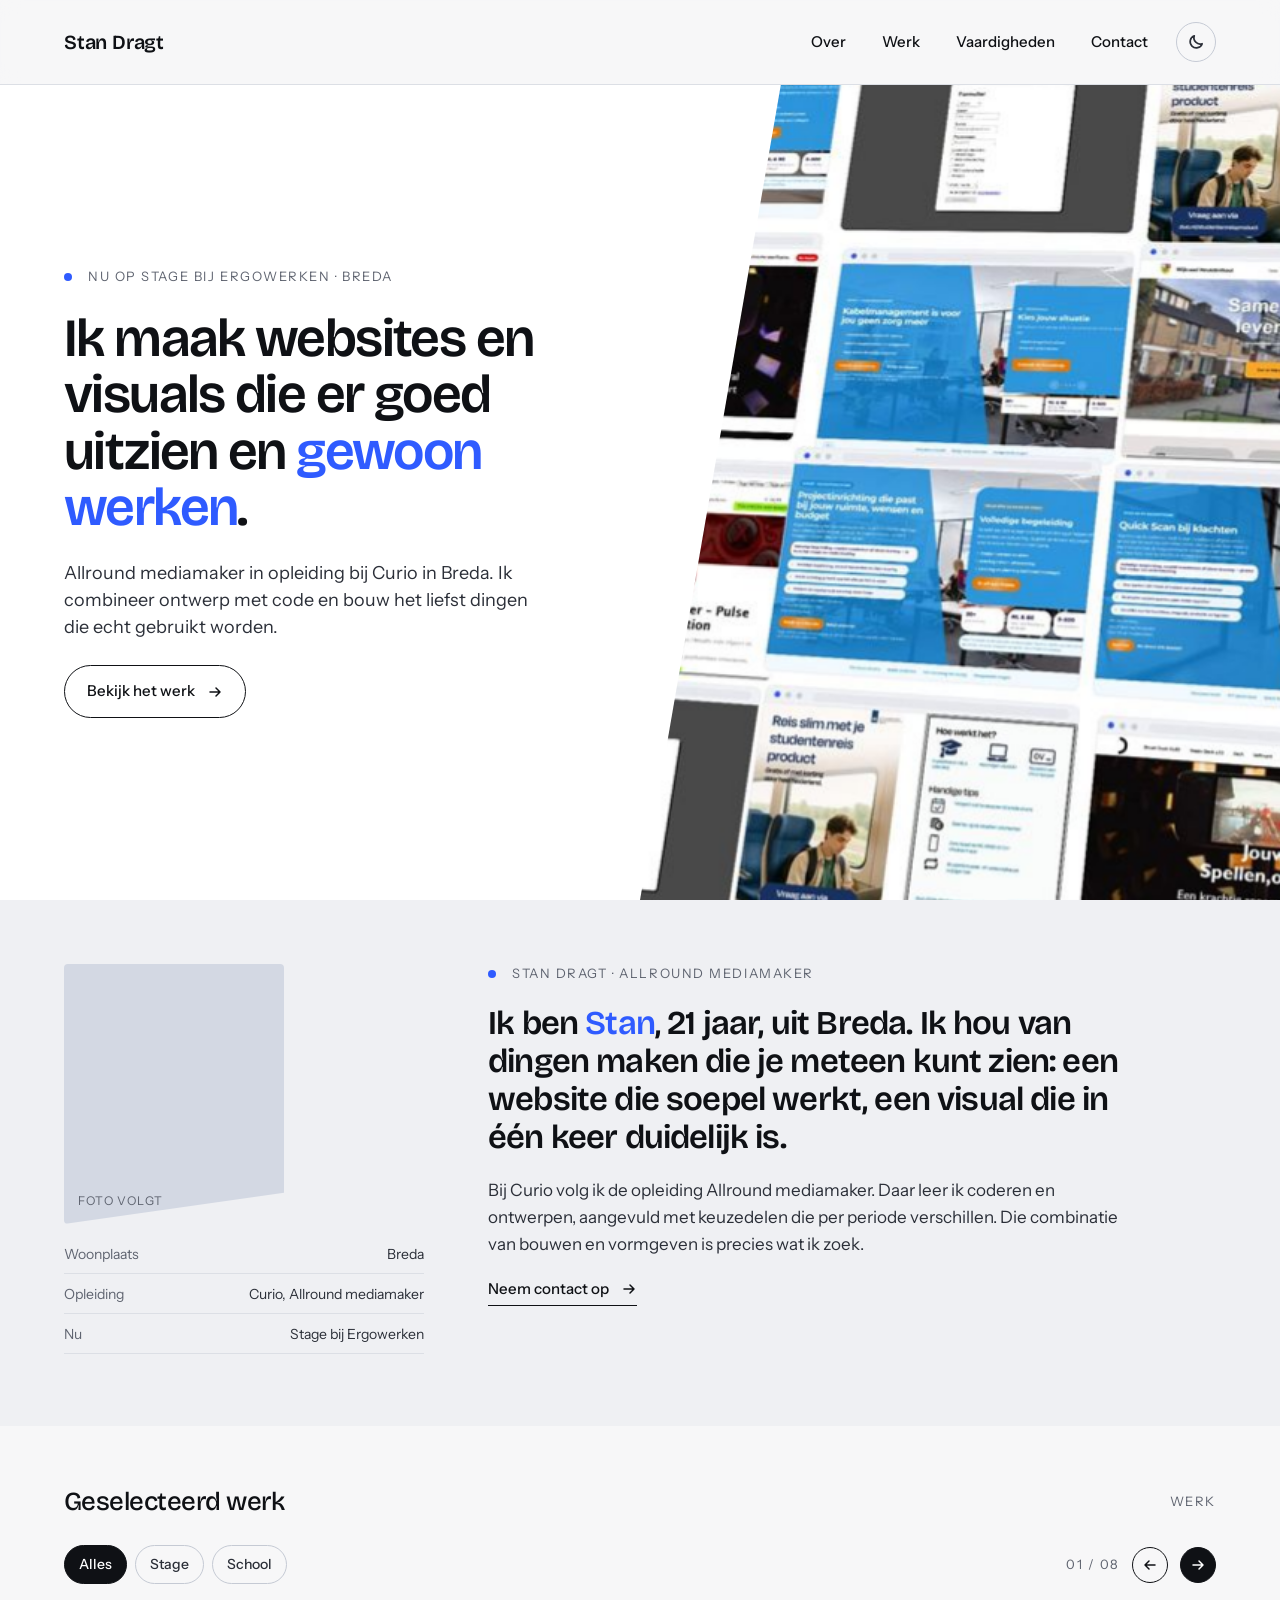
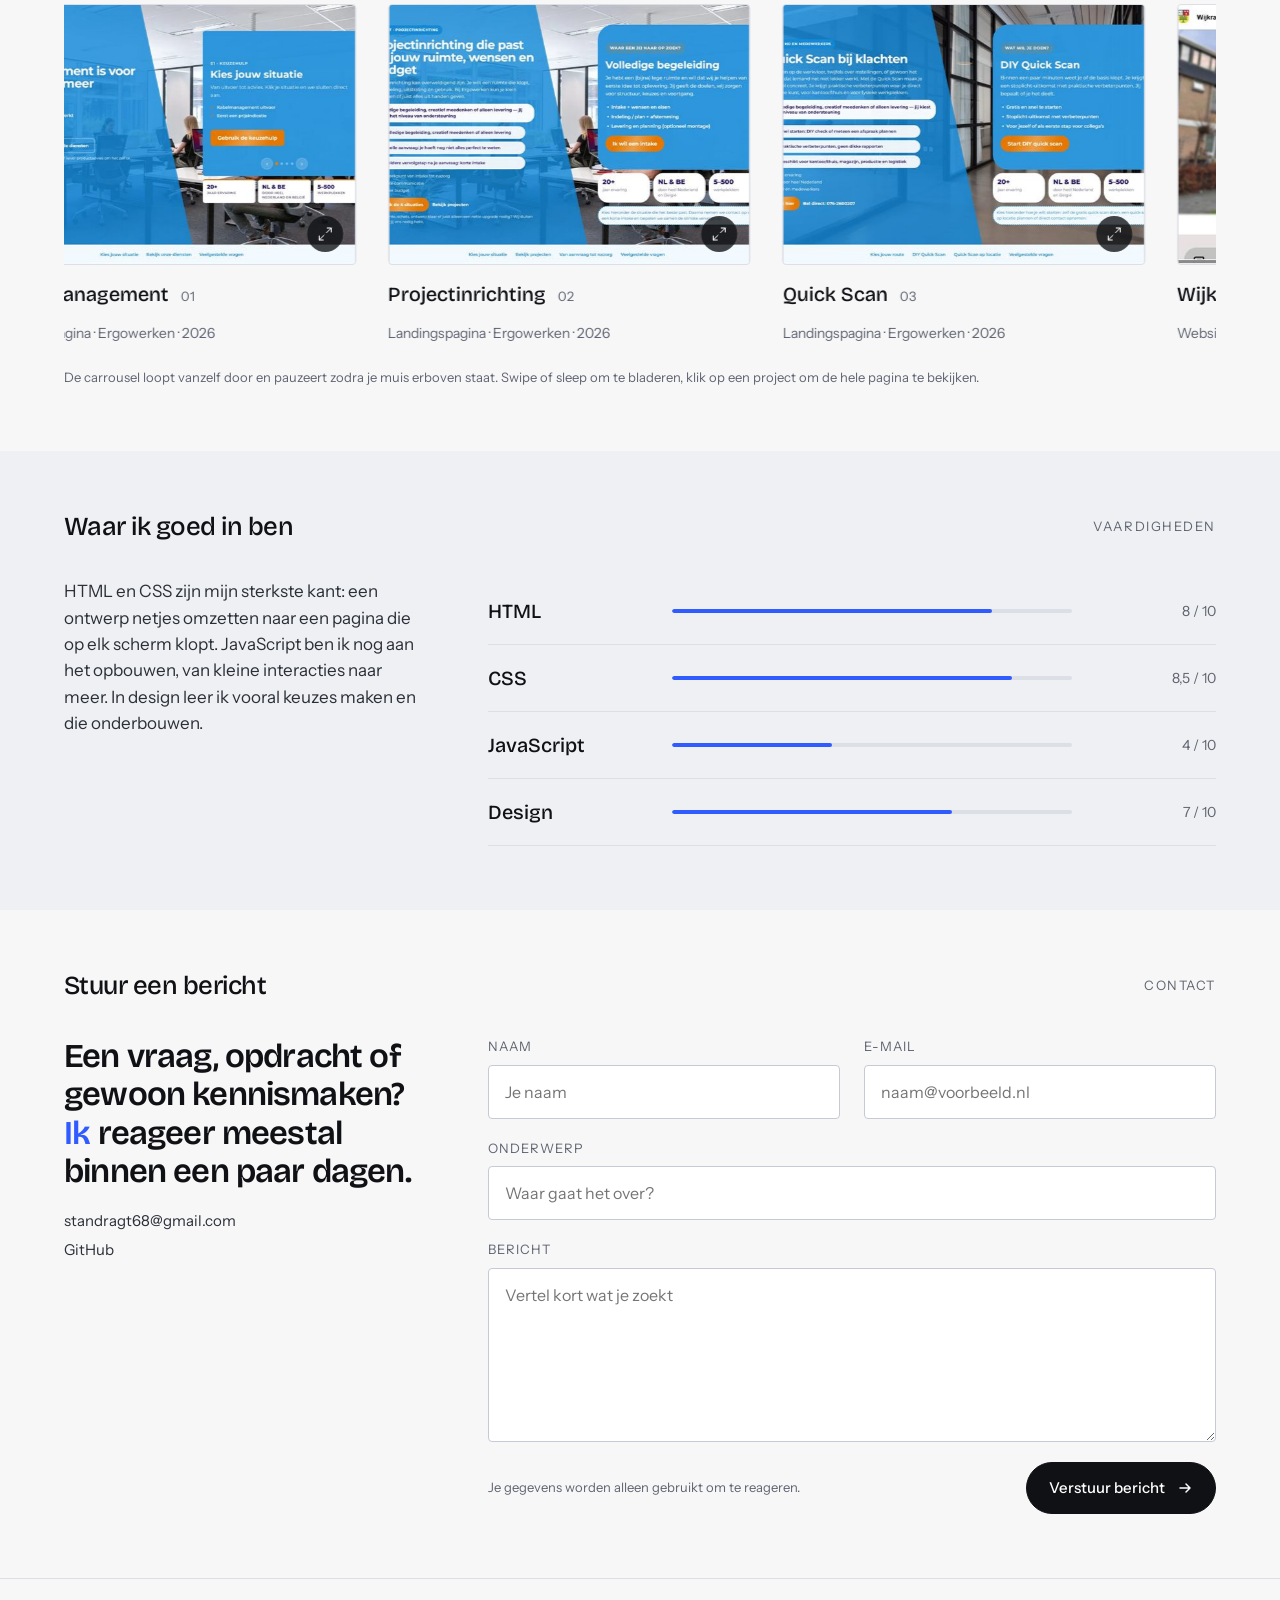
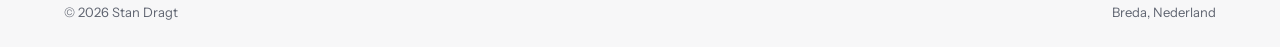
==== commit 14604545: "Hero: collage beweegt nog sneller (2,5 s desktop, 2 s mobiel)" ====
--- a/index.html
+++ b/index.html
@@ -32,7 +32,7 @@
   <link rel="preconnect" href="https://fonts.googleapis.com">
   <link rel="preconnect" href="https://fonts.gstatic.com" crossorigin>
   <link href="https://fonts.googleapis.com/css2?family=Bricolage+Grotesque:opsz,wght@12..96,400;12..96,500;12..96,600&family=Instrument+Sans:wght@400;500;600&display=swap" rel="stylesheet">
-  <link rel="stylesheet" href="style.css?v=37">
+  <link rel="stylesheet" href="style.css?v=38">
   <!-- Draait vóór het tekenen van de pagina: zet de klasse "js" en kiest licht of
        donker. Een eerder gekozen weergave (knop in de header) gaat vóór de
        systeeminstelling. -->
--- a/style.css
+++ b/style.css
@@ -526,12 +526,12 @@
   from { transform: translate(0, 0) scale(var(--drift-scale, 1.03)); }
   to { transform: translate(var(--drift-x, -2%), var(--drift-y, -1.5%)) scale(var(--drift-scale, 1.03)); }
 }
-.js .hero-visual img { animation: drift 4s ease-in-out infinite alternate; will-change: transform; }
+.js .hero-visual img { animation: drift 2.5s ease-in-out infinite alternate; will-change: transform; }
 /* Op telefoon en tablet is er geen parallax-laag die extra ruimte geeft. De
    collage wordt daarom iets meer ingezoomd, zodat hij even ver kan glijden
    zonder dat er een rand zichtbaar wordt, en beweegt wat vlotter. */
 @media (max-width: 800px) {
-  .js .hero-visual img { --drift-scale: 1.1; --drift-x: -4%; --drift-y: -3%; animation-duration: 3s; }
+  .js .hero-visual img { --drift-scale: 1.1; --drift-x: -4%; --drift-y: -3%; animation-duration: 2s; }
 }
 
 /* Lightbox openen: het kader groeit vanuit de aangeklikte kaart naar zijn
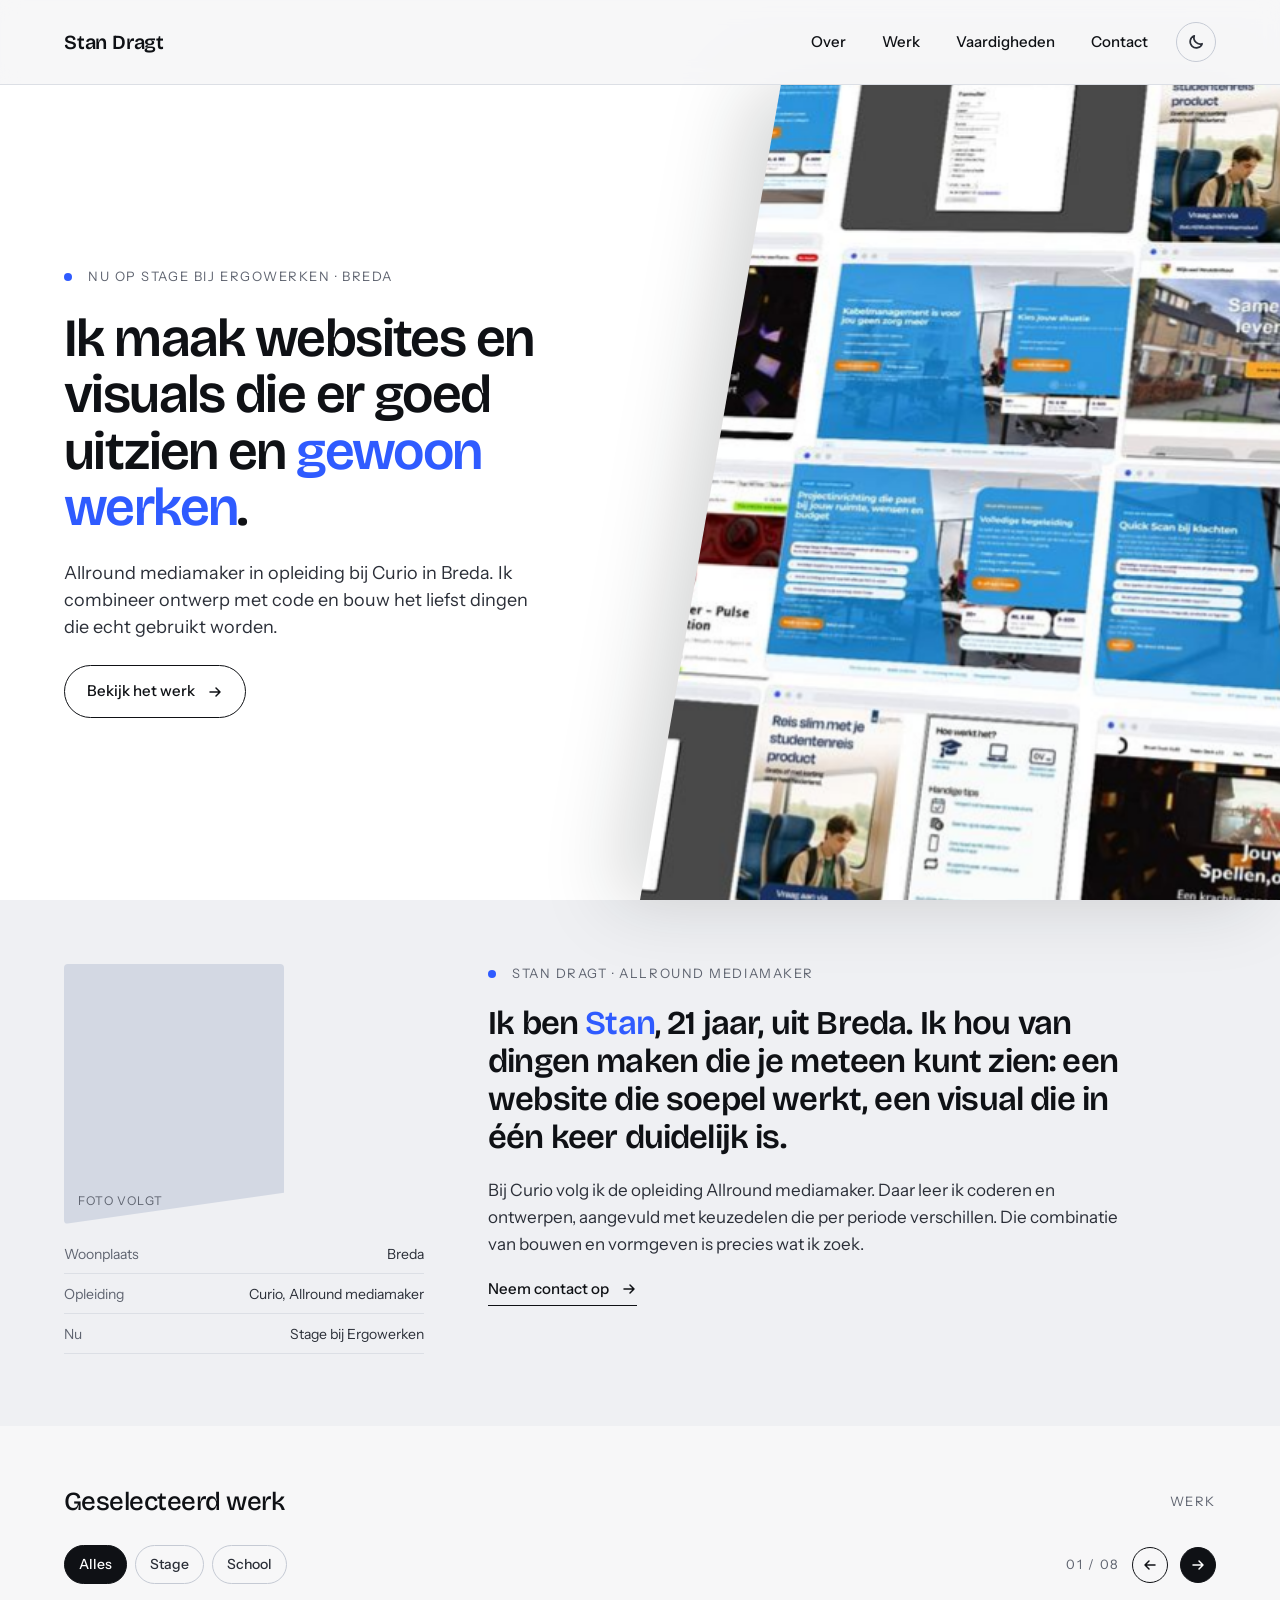
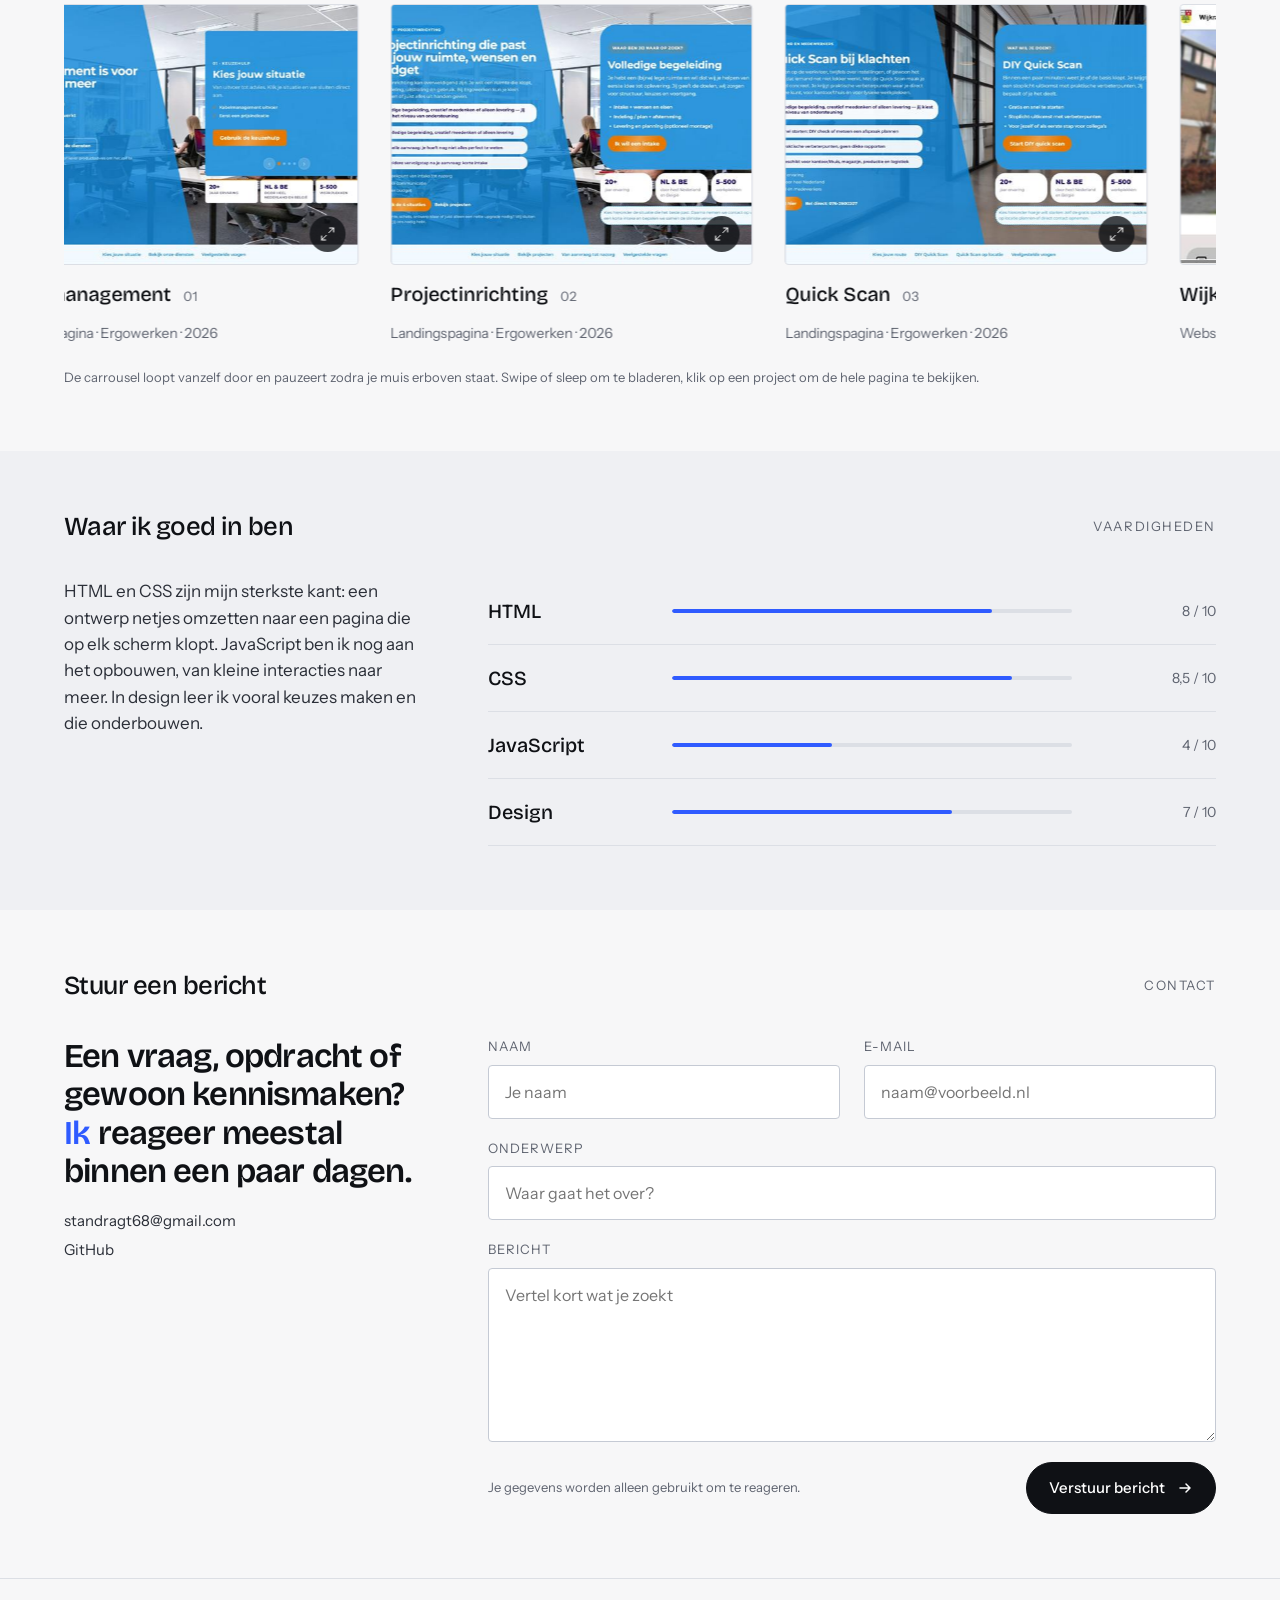
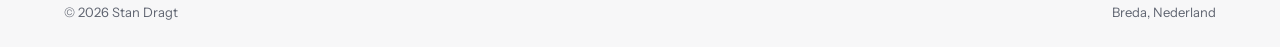
==== commit 713c61da: "Test: schaduw links langs de hero-collage" ====
--- a/index.html
+++ b/index.html
@@ -32,7 +32,7 @@
   <link rel="preconnect" href="https://fonts.googleapis.com">
   <link rel="preconnect" href="https://fonts.gstatic.com" crossorigin>
   <link href="https://fonts.googleapis.com/css2?family=Bricolage+Grotesque:opsz,wght@12..96,400;12..96,500;12..96,600&family=Instrument+Sans:wght@400;500;600&display=swap" rel="stylesheet">
-  <link rel="stylesheet" href="style.css?v=38">
+  <link rel="stylesheet" href="style.css?v=39">
   <!-- Draait vóór het tekenen van de pagina: zet de klasse "js" en kiest licht of
        donker. Een eerder gekozen weergave (knop in de header) gaat vóór de
        systeeminstelling. -->
@@ -98,6 +98,7 @@
           </a>
         </div>
       </div>
+      <div class="hero-visual-shadow">
       <div class="hero-visual">
         <div class="hero-visual-inner">
           <picture>
@@ -109,6 +110,7 @@
             <img src="images/hero.jpg?v=6" srcset="images/hero-800.jpg?v=4 800w, images/hero.jpg?v=6 1600w" sizes="(max-width: 800px) 100vw, 62vw" alt="Collage van websites die Stan Dragt heeft gebouwd, als schuin gekantelde browservensters" width="1600" height="1200" fetchpriority="high">
           </picture>
         </div>
+      </div>
       </div>
     </section>
 
--- a/style.css
+++ b/style.css
@@ -225,8 +225,15 @@
 .hero h1 { font-size: clamp(36px, 4.2vw, 54px); font-weight: 600; line-height: 1.05; letter-spacing: -0.03em; }
 .hero h1 em { font-style: normal; color: var(--accent); }
 .lead { margin: 0; font-size: 18px; color: var(--body); max-width: 480px; }
+/* Omhullende laag: draagt de schaduw, omdat een schaduw op het afgeknipte
+   beeld zelf mee zou worden afgeknipt. (Test, 21 sept.) */
+.hero-visual-shadow {
+  grid-column: 3 / -1;
+  display: flex;
+  filter: drop-shadow(-28px 0 36px rgba(15, 17, 21, 0.16));
+}
 .hero-visual {
-  grid-column: 3 / -1;
+  flex: 1 1 auto; min-width: 0;
   background: var(--white); overflow: hidden;
   clip-path: polygon(22% 0, 100% 0, 100% 100%, 0 100%);
 }
@@ -409,7 +416,8 @@
      hele beeld te zien is in plaats van een uitsnede. */
   .hero { min-height: 0; grid-template-columns: 1fr; grid-template-rows: auto auto; }
   .hero-text { grid-column: 1; padding: 40px var(--gutter) 36px; }
-  .hero-visual { grid-column: 1; aspect-ratio: 4 / 3; clip-path: polygon(0 10%, 100% 0, 100% 100%, 0 100%); }
+  .hero-visual-shadow { grid-column: 1; filter: none; }
+  .hero-visual { aspect-ratio: 4 / 3; clip-path: polygon(0 10%, 100% 0, 100% 100%, 0 100%); }
 
   .section { padding: 40px 0 48px; }
   .section-head { flex-wrap: wrap; margin-bottom: 24px; }
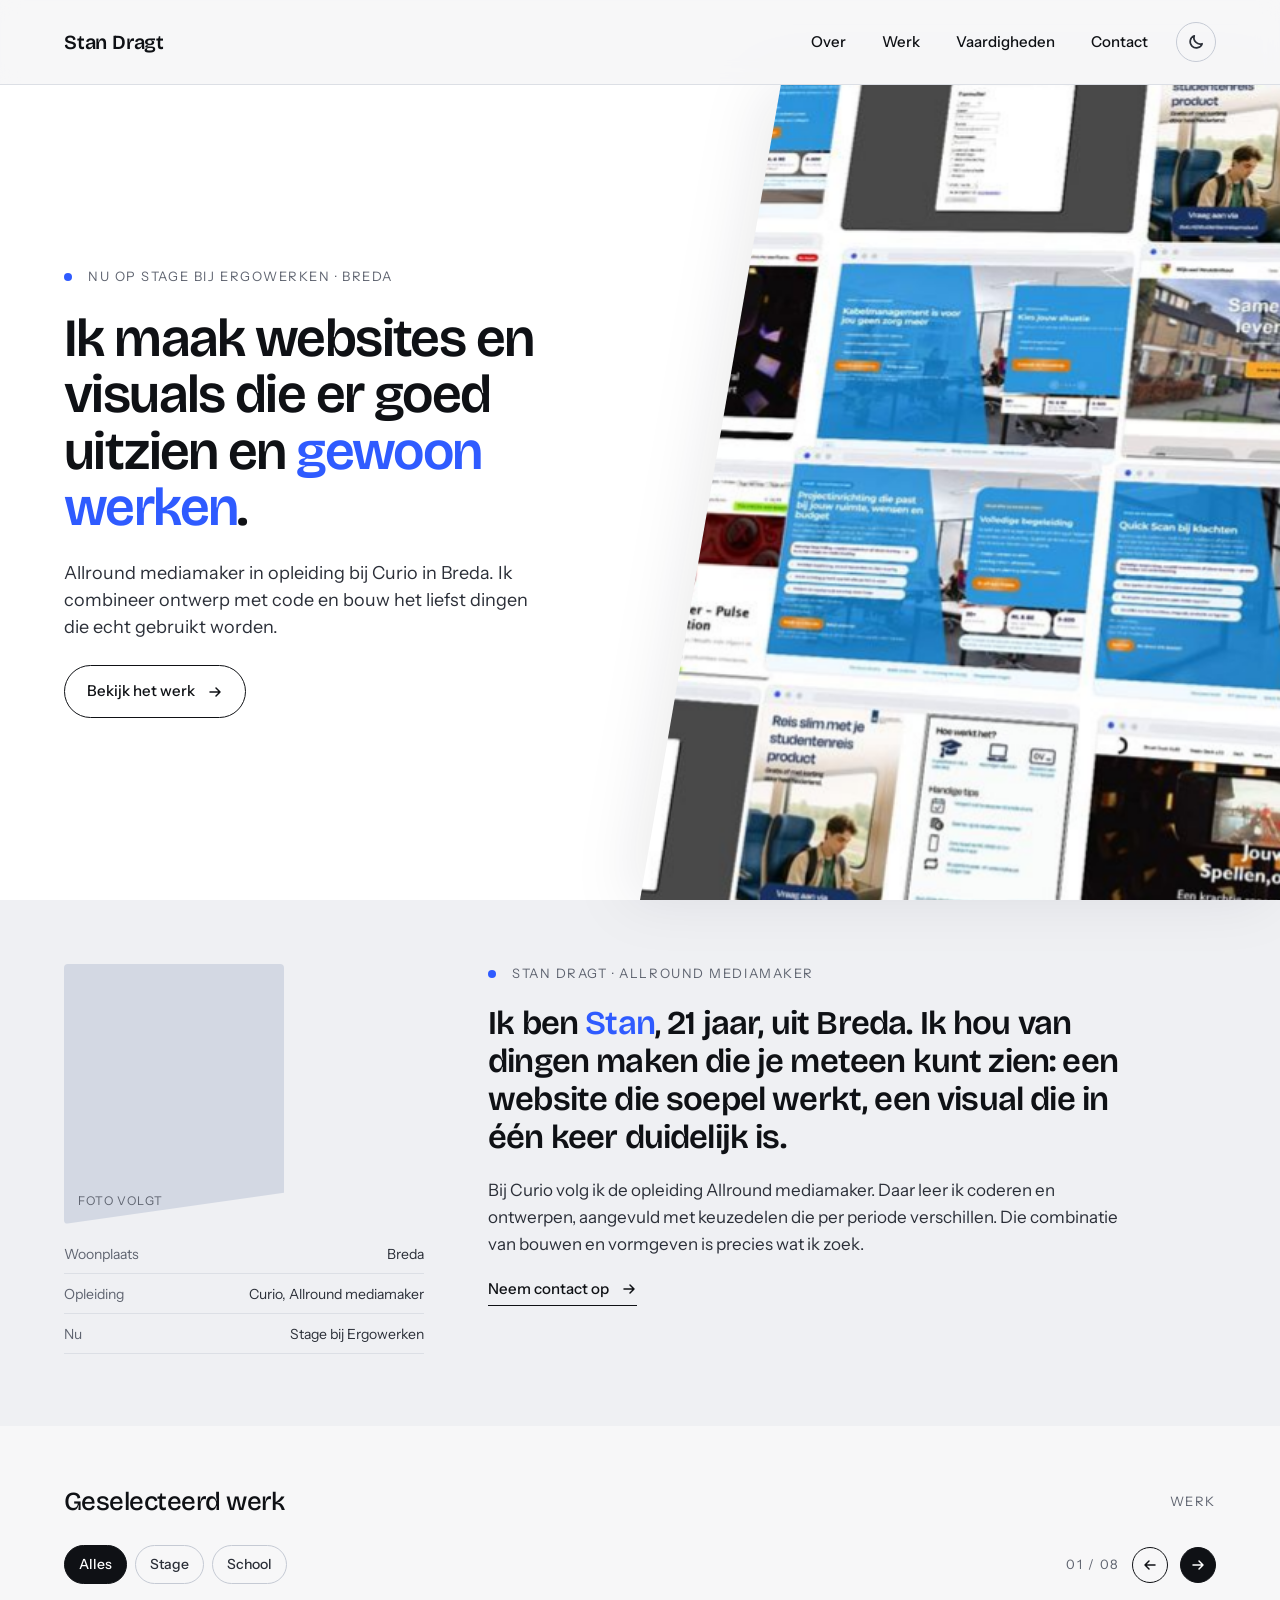
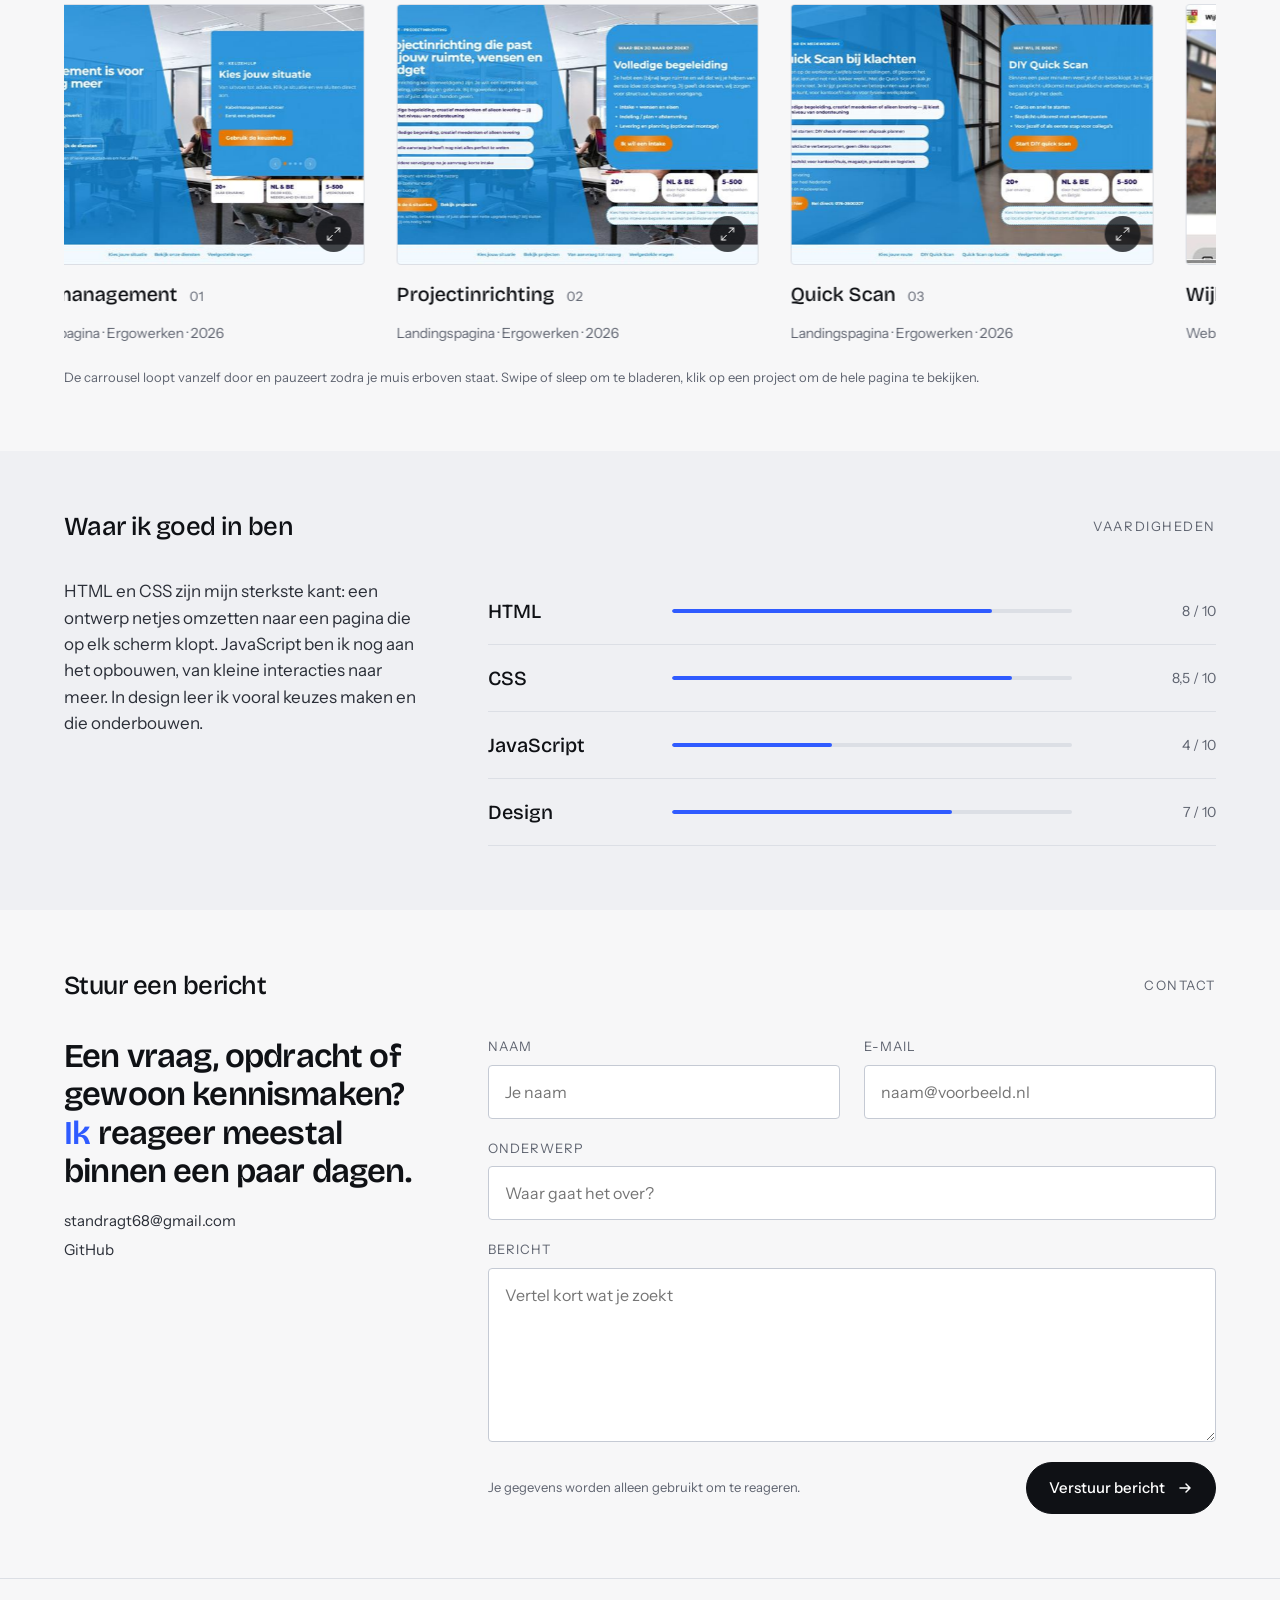
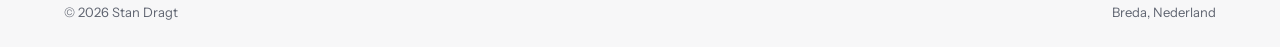
==== commit 1decf01d: "Hero-schaduw subtieler" ====
--- a/index.html
+++ b/index.html
@@ -32,7 +32,7 @@
   <link rel="preconnect" href="https://fonts.googleapis.com">
   <link rel="preconnect" href="https://fonts.gstatic.com" crossorigin>
   <link href="https://fonts.googleapis.com/css2?family=Bricolage+Grotesque:opsz,wght@12..96,400;12..96,500;12..96,600&family=Instrument+Sans:wght@400;500;600&display=swap" rel="stylesheet">
-  <link rel="stylesheet" href="style.css?v=39">
+  <link rel="stylesheet" href="style.css?v=40">
   <!-- Draait vóór het tekenen van de pagina: zet de klasse "js" en kiest licht of
        donker. Een eerder gekozen weergave (knop in de header) gaat vóór de
        systeeminstelling. -->
--- a/style.css
+++ b/style.css
@@ -230,7 +230,7 @@
 .hero-visual-shadow {
   grid-column: 3 / -1;
   display: flex;
-  filter: drop-shadow(-28px 0 36px rgba(15, 17, 21, 0.16));
+  filter: drop-shadow(-14px 0 28px rgba(15, 17, 21, 0.08));
 }
 .hero-visual {
   flex: 1 1 auto; min-width: 0;
